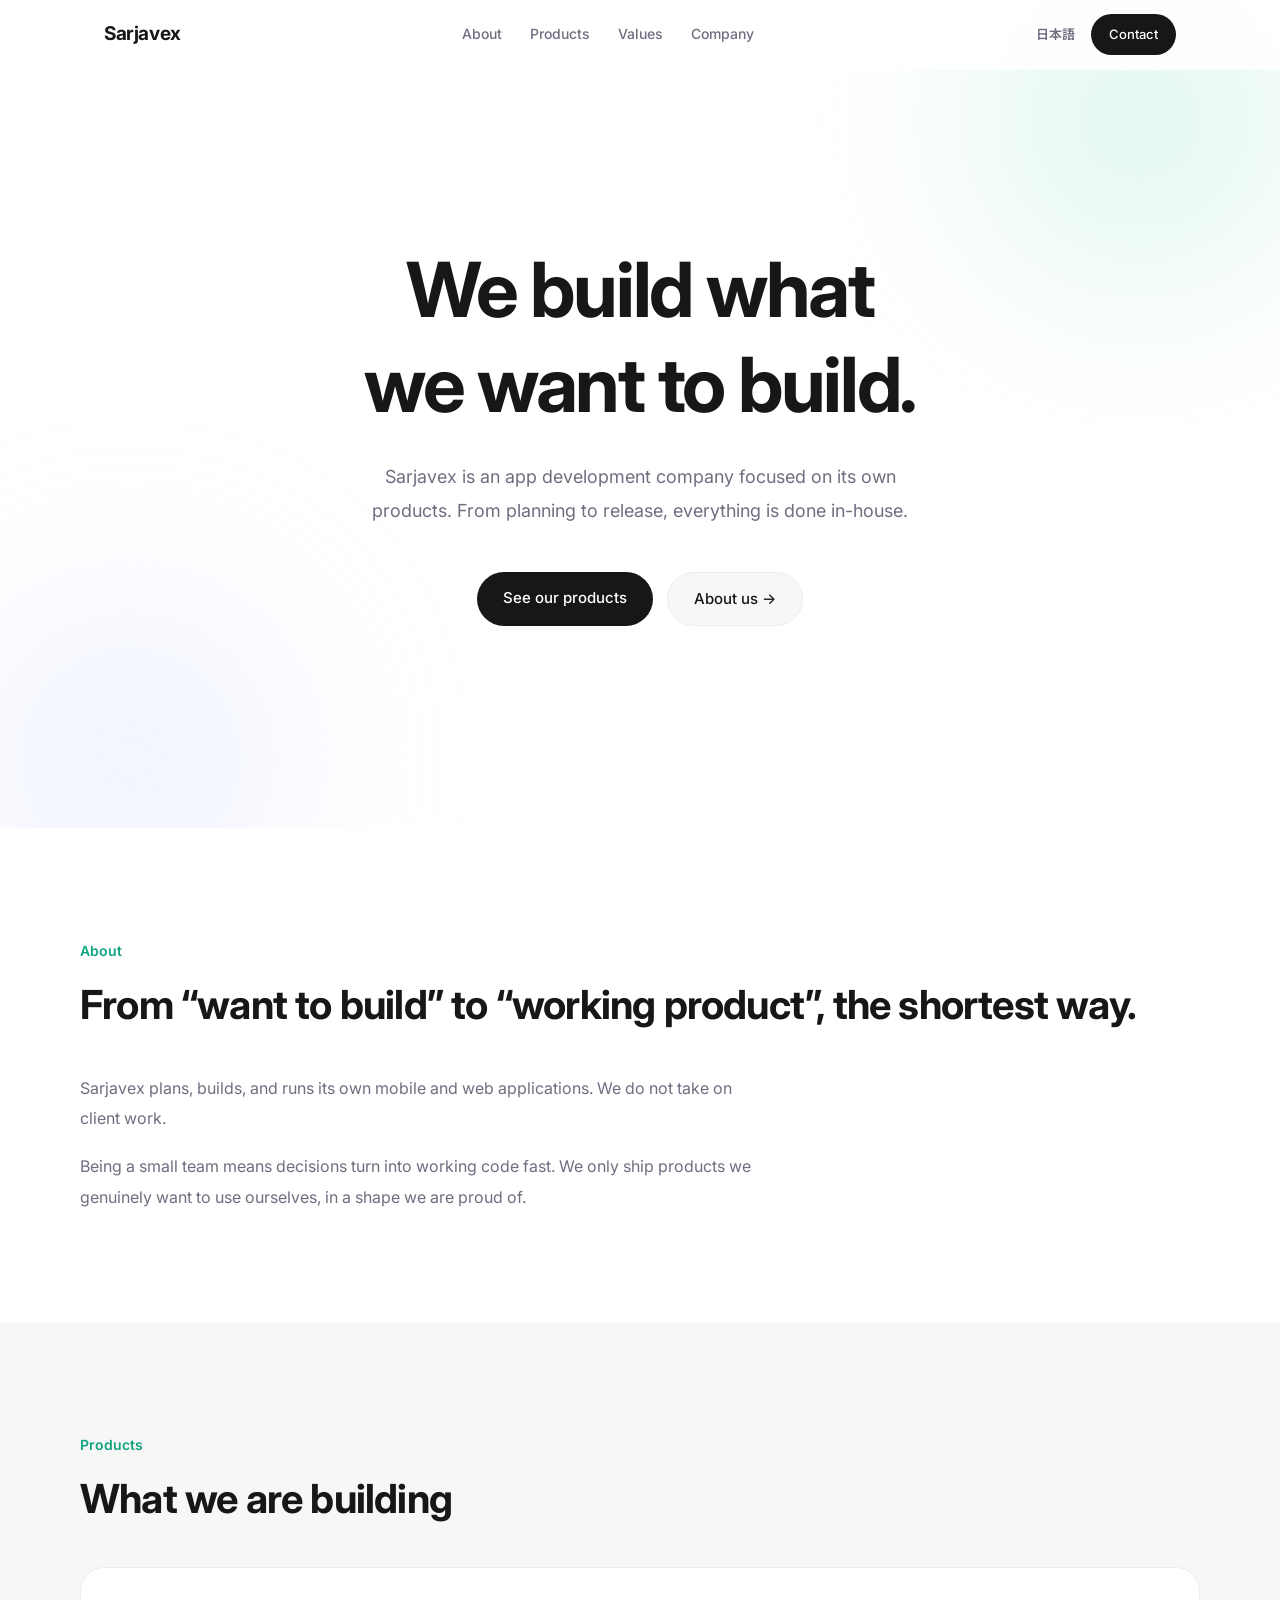
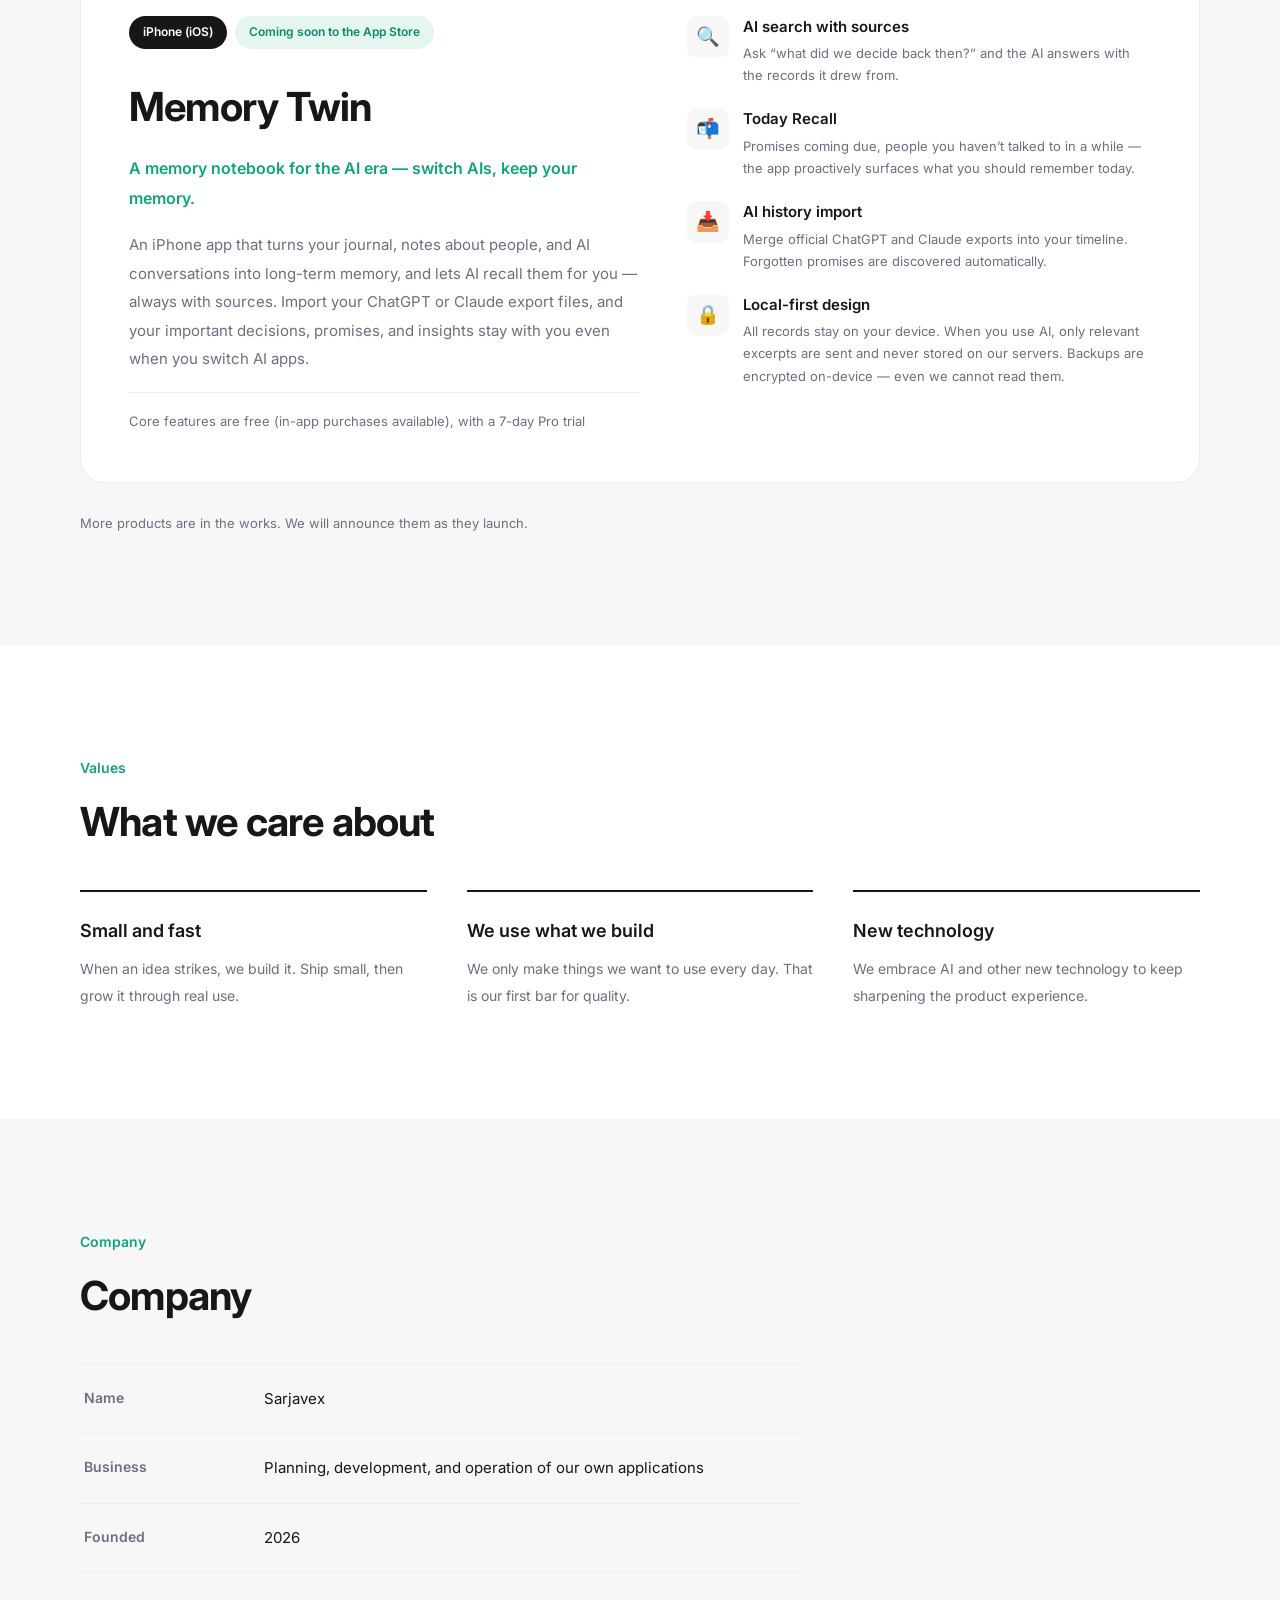
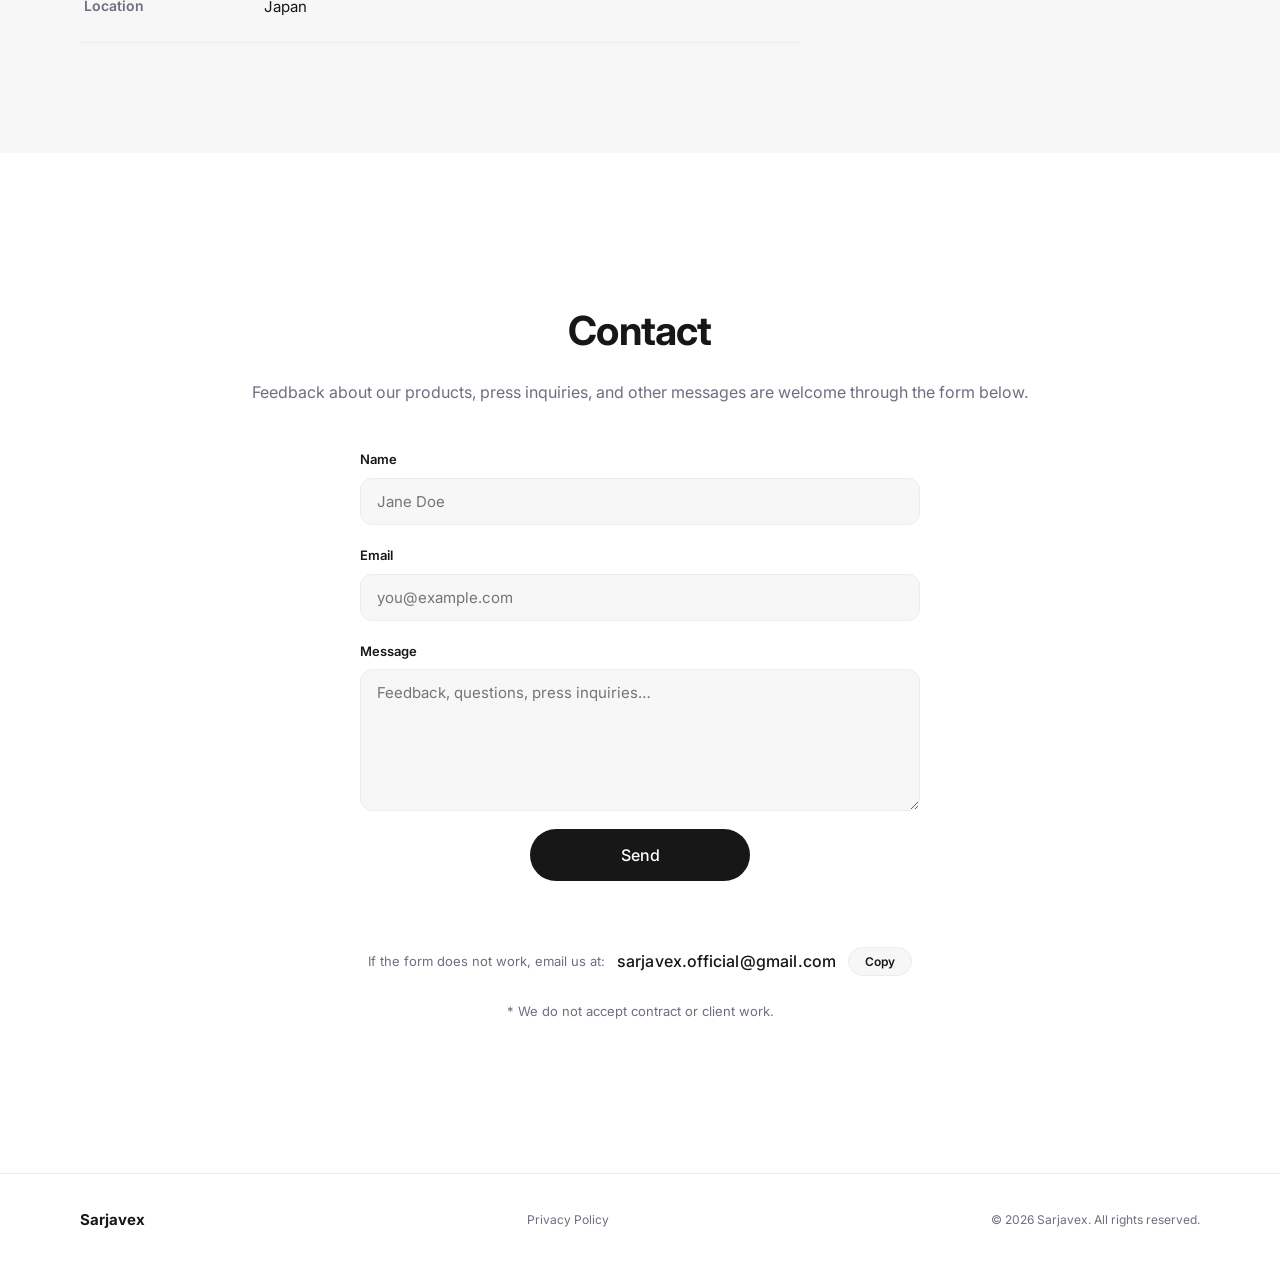
==== en.html @ 9be5ed03 "サイト改善一式: 英語版ページ・AI送信の透明性追記・SEO/共有整備 - en.html: トップページの完全英語版(ヘッダーで日英切替) - main.js: UI文言をdata属性で差し替え可能" ====
<!DOCTYPE html>
<html lang="en">
<head>
  <meta charset="UTF-8">
  <meta name="viewport" content="width=device-width, initial-scale=1.0">
  <title>Sarjavex — An app company that builds its own products</title>
  <meta name="description" content="Sarjavex is an app development company focused on planning, building, and running its own products. We do not take client work.">
  <!-- OGP: link previews on social media -->
  <meta property="og:type" content="website">
  <meta property="og:site_name" content="Sarjavex">
  <meta property="og:title" content="Sarjavex — An app company that builds its own products">
  <meta property="og:description" content="An app development company focused on its own products. First up: Memory Twin, a memory notebook for the AI era.">
  <meta property="og:url" content="https://sarjavexofficial.github.io/en.html">
  <meta property="og:image" content="https://sarjavexofficial.github.io/og-image.png">
  <meta property="og:locale" content="en_US">
  <meta name="twitter:card" content="summary_large_image">
  <link rel="canonical" href="https://sarjavexofficial.github.io/en.html">
  <link rel="alternate" hreflang="ja" href="https://sarjavexofficial.github.io/">
  <link rel="alternate" hreflang="en" href="https://sarjavexofficial.github.io/en.html">
  <link rel="alternate" hreflang="x-default" href="https://sarjavexofficial.github.io/">
  <script type="application/ld+json">
  {"@context":"https://schema.org","@type":"Organization","name":"Sarjavex","url":"https://sarjavexofficial.github.io/","logo":"https://sarjavexofficial.github.io/og-image.png","email":"sarjavex.official@gmail.com","foundingDate":"2026","description":"An app development company focused on planning, building, and running its own products."}
  </script>
  <link rel="preconnect" href="https://fonts.googleapis.com">
  <link rel="preconnect" href="https://fonts.gstatic.com" crossorigin>
  <link href="https://fonts.googleapis.com/css2?family=Inter:wght@400;500;600;700&family=Noto+Sans+JP:wght@400;500;600;700&display=swap" rel="stylesheet">
  <link rel="stylesheet" href="css/style.css">
  <link rel="icon" href="data:image/svg+xml,<svg xmlns='http://www.w3.org/2000/svg' viewBox='0 0 100 100'><rect width='100' height='100' rx='22' fill='%230d0f14'/><text x='50' y='72' font-family='Arial,sans-serif' font-size='62' font-weight='700' fill='%23f4f5f7' text-anchor='middle'>S</text></svg>">
</head>
<body
  data-msg-copied="✓ Copied"
  data-msg-copy="Copy"
  data-msg-sending="Sending…"
  data-msg-send="Send"
  data-msg-sent="Sent. Thank you for reaching out."
  data-msg-fail="Something went wrong. Please email us directly at the address below.">

  <header class="site-header" id="site-header">
    <div class="header-inner">
      <a href="#top" class="logo">Sarjavex</a>
      <nav class="nav" id="nav">
        <a href="#about">About</a>
        <a href="#products">Products</a>
        <a href="#values">Values</a>
        <a href="#company">Company</a>
      </nav>
      <div class="header-actions">
        <a href="./" class="lang-link" lang="ja">日本語</a>
        <a href="#contact" class="btn btn-dark btn-sm">Contact</a>
        <button class="nav-toggle" id="nav-toggle" aria-label="Open menu" aria-expanded="false">
          <span></span><span></span>
        </button>
      </div>
    </div>
  </header>

  <main id="top">

    <!-- ============ HERO ============ -->
    <section class="hero">
      <div class="hero-blob hero-blob-a" aria-hidden="true"></div>
      <div class="hero-blob hero-blob-b" aria-hidden="true"></div>
      <div class="hero-inner">
        <h1 class="hero-title reveal">
          We build what<br>we want to build.
        </h1>
        <p class="hero-lead reveal d1">
          Sarjavex is an app development company focused on its own products. From planning to release, everything is done in-house.
        </p>
        <div class="hero-actions reveal d2">
          <a href="#products" class="btn btn-dark">See our products</a>
          <a href="#about" class="btn btn-light">About us <span class="arrow">→</span></a>
        </div>
      </div>
    </section>

    <!-- ============ ABOUT ============ -->
    <section class="section" id="about">
      <div class="container">
        <p class="section-label reveal">About</p>
        <h2 class="section-title reveal">From “want to build” to “working product”, the shortest way.</h2>
        <div class="about-text reveal d1">
          <p>
            Sarjavex plans, builds, and runs its own mobile and web applications. We do not take on client work.
          </p>
          <p>
            Being a small team means decisions turn into working code fast. We only ship products we genuinely want to use ourselves, in a shape we are proud of.
          </p>
        </div>
      </div>
    </section>

    <!-- ============ PRODUCTS ============ -->
    <section class="section section-gray" id="products">
      <div class="container">
        <p class="section-label reveal">Products</p>
        <h2 class="section-title reveal">What we are building</h2>

        <article class="product-feature reveal">
          <div class="product-info">
            <div class="product-badges">
              <span class="badge badge-dark">iPhone (iOS)</span>
              <span class="badge badge-accent">Coming soon to the App Store</span>
            </div>
            <h3 class="product-name">Memory Twin</h3>
            <p class="product-tagline">A memory notebook for the AI era — switch AIs, keep your memory.</p>
            <p class="product-desc">
              An iPhone app that turns your journal, notes about people, and AI conversations into long-term memory, and lets AI recall them for you — always with sources. Import your ChatGPT or Claude export files, and your important decisions, promises, and insights stay with you even when you switch AI apps.
            </p>
            <p class="product-price">Core features are free (in-app purchases available), with a 7-day Pro trial</p>
          </div>
          <ul class="product-points">
            <li>
              <span class="point-icon">🔍</span>
              <div>
                <h4>AI search with sources</h4>
                <p>Ask “what did we decide back then?” and the AI answers with the records it drew from.</p>
              </div>
            </li>
            <li>
              <span class="point-icon">📬</span>
              <div>
                <h4>Today Recall</h4>
                <p>Promises coming due, people you haven’t talked to in a while — the app proactively surfaces what you should remember today.</p>
              </div>
            </li>
            <li>
              <span class="point-icon">📥</span>
              <div>
                <h4>AI history import</h4>
                <p>Merge official ChatGPT and Claude exports into your timeline. Forgotten promises are discovered automatically.</p>
              </div>
            </li>
            <li>
              <span class="point-icon">🔒</span>
              <div>
                <h4>Local-first design</h4>
                <p>All records stay on your device. When you use AI, only relevant excerpts are sent and never stored on our servers. Backups are encrypted on-device — even we cannot read them.</p>
              </div>
            </li>
          </ul>
        </article>

        <p class="products-note reveal">More products are in the works. We will announce them as they launch.</p>
      </div>
    </section>

    <!-- ============ VALUES ============ -->
    <section class="section" id="values">
      <div class="container">
        <p class="section-label reveal">Values</p>
        <h2 class="section-title reveal">What we care about</h2>
        <div class="strengths">
          <div class="strength reveal">
            <h3>Small and fast</h3>
            <p>When an idea strikes, we build it. Ship small, then grow it through real use.</p>
          </div>
          <div class="strength reveal d1">
            <h3>We use what we build</h3>
            <p>We only make things we want to use every day. That is our first bar for quality.</p>
          </div>
          <div class="strength reveal d2">
            <h3>New technology</h3>
            <p>We embrace AI and other new technology to keep sharpening the product experience.</p>
          </div>
        </div>
      </div>
    </section>

    <!-- ============ COMPANY ============ -->
    <section class="section section-gray" id="company">
      <div class="container">
        <p class="section-label reveal">Company</p>
        <h2 class="section-title reveal">Company</h2>
        <dl class="company-table reveal d1">
          <div><dt>Name</dt><dd>Sarjavex</dd></div>
          <div><dt>Business</dt><dd>Planning, development, and operation of our own applications</dd></div>
          <div><dt>Founded</dt><dd>2026</dd></div>
          <div><dt>Location</dt><dd>Japan</dd></div>
        </dl>
      </div>
    </section>

    <!-- ============ CONTACT ============ -->
    <section class="section contact-section" id="contact">
      <div class="container contact-container">
        <h2 class="section-title reveal">Contact</h2>
        <p class="contact-lead reveal d1">
          Feedback about our products, press inquiries, and other messages are welcome through the form below.
        </p>

        <form class="contact-form reveal d2" id="contact-form"
              action="https://formsubmit.co/sarjavex.official@gmail.com" method="POST">
          <input type="hidden" name="_subject" value="Inquiry (Sarjavex website)">
          <input type="text" name="_honey" class="honey" tabindex="-1" autocomplete="off" aria-hidden="true">
          <label>
            <span>Name</span>
            <input type="text" name="name" placeholder="Jane Doe" required>
          </label>
          <label>
            <span>Email</span>
            <input type="email" name="email" placeholder="you@example.com" required>
          </label>
          <label>
            <span>Message</span>
            <textarea name="message" rows="6" placeholder="Feedback, questions, press inquiries…" required></textarea>
          </label>
          <button type="submit" class="btn btn-dark btn-lg" id="form-submit">Send</button>
          <p class="form-status" id="form-status" role="status" aria-live="polite"></p>
        </form>

        <div class="contact-email reveal d2">
          <span class="contact-alt">If the form does not work, email us at:</span>
          <span class="email-text" id="email-text">sarjavex.official@gmail.com</span>
          <button class="copy-btn" id="copy-email" type="button">Copy</button>
        </div>
        <p class="contact-note reveal d2">* We do not accept contract or client work.</p>
      </div>
    </section>

  </main>

  <footer class="site-footer">
    <div class="container footer-inner">
      <span class="footer-logo">Sarjavex</span>
      <a class="footer-link" href="./privacy.html">Privacy Policy</a>
      <small>&copy; 2026 Sarjavex. All rights reserved.</small>
    </div>
  </footer>

  <script src="js/main.js"></script>
</body>
</html>
---- css/style.css ----
/* ============================================================
   Sarjavex — clean minimal corporate site (ChatGPT-inspired)
   ============================================================ */

:root {
  --bg: #ffffff;
  --bg-gray: #f7f7f8;
  --text: #171717;
  --text-dim: #6e6e80;
  --line: #ececf1;
  --accent: #10a37f;
  --radius: 16px;
  --font-body: "Inter", "Noto Sans JP", sans-serif;
}

* { margin: 0; padding: 0; box-sizing: border-box; }

html { scroll-behavior: smooth; }

body {
  background: var(--bg);
  color: var(--text);
  font-family: var(--font-body);
  font-weight: 400;
  line-height: 1.9;
  overflow-x: hidden;
  -webkit-font-smoothing: antialiased;
}

/* ---------- Header ---------- */
.site-header {
  position: fixed;
  top: 0; left: 0; right: 0;
  z-index: 100;
  background: rgba(255, 255, 255, 0.85);
  backdrop-filter: blur(12px);
  border-bottom: 1px solid transparent;
  transition: border-color 0.3s;
}
.site-header.scrolled { border-bottom-color: var(--line); }

.header-inner {
  max-width: 1120px;
  margin: 0 auto;
  padding: 14px 24px;
  display: flex;
  align-items: center;
  justify-content: space-between;
  gap: 24px;
}
.logo {
  font-size: 19px;
  font-weight: 700;
  letter-spacing: -0.02em;
  color: var(--text);
  text-decoration: none;
}
.nav {
  display: flex;
  align-items: center;
  gap: 28px;
}
.nav a {
  color: var(--text-dim);
  text-decoration: none;
  font-size: 14px;
  font-weight: 500;
  transition: color 0.2s;
}
.nav a:hover { color: var(--text); }

.header-actions {
  display: flex;
  align-items: center;
  gap: 12px;
}

.nav-toggle {
  display: none;
  flex-direction: column;
  gap: 6px;
  background: none;
  border: none;
  cursor: pointer;
  padding: 8px;
}
.nav-toggle span {
  width: 20px;
  height: 2px;
  border-radius: 2px;
  background: var(--text);
  transition: transform 0.25s;
}
.nav-toggle.open span:nth-child(1) { transform: translateY(4px) rotate(45deg); }
.nav-toggle.open span:nth-child(2) { transform: translateY(-4px) rotate(-45deg); }

/* ---------- Buttons ---------- */
.btn {
  display: inline-block;
  font-size: 15px;
  font-weight: 500;
  text-decoration: none;
  padding: 12px 26px;
  border-radius: 999px;
  transition: background 0.2s, transform 0.2s, box-shadow 0.2s;
}
.btn-dark {
  background: #171717;
  color: #fff;
}
.btn-dark:hover { background: #3d3d3d; }
.btn-light {
  background: var(--bg-gray);
  color: var(--text);
  border: 1px solid var(--line);
}
.btn-light:hover { background: #ececf1; }
.btn-sm { padding: 8px 18px; font-size: 13px; }
.btn-lg { padding: 16px 40px; font-size: 16px; }
.arrow { display: inline-block; transition: transform 0.2s; }
.btn:hover .arrow { transform: translateX(3px); }

/* ---------- Hero ---------- */
.hero {
  position: relative;
  min-height: 92vh;
  display: flex;
  align-items: center;
  justify-content: center;
  text-align: center;
  padding: 140px 24px 100px;
  overflow: hidden;
}
.hero-inner {
  max-width: 820px;
  position: relative;
  z-index: 1;
}
.hero-title {
  font-size: clamp(42px, 7vw, 76px);
  font-weight: 700;
  letter-spacing: -0.03em;
  line-height: 1.25;
}
.hero-lead {
  margin: 28px auto 0;
  max-width: 560px;
  font-size: clamp(15px, 1.8vw, 18px);
  color: var(--text-dim);
}
.hero-actions {
  margin-top: 44px;
  display: flex;
  gap: 14px;
  justify-content: center;
  flex-wrap: wrap;
}

/* soft gradient blobs */
.hero-blob {
  position: absolute;
  border-radius: 50%;
  filter: blur(90px);
  opacity: 0.5;
  pointer-events: none;
}
.hero-blob-a {
  width: 480px; height: 480px;
  background: radial-gradient(circle, #a8e6d4 0%, transparent 70%);
  top: -120px; right: -100px;
  animation: drift-a 18s ease-in-out infinite alternate;
}
.hero-blob-b {
  width: 420px; height: 420px;
  background: radial-gradient(circle, #cdd8ff 0%, transparent 70%);
  bottom: -140px; left: -80px;
  animation: drift-b 22s ease-in-out infinite alternate;
}
@keyframes drift-a {
  from { transform: translate(0, 0); }
  to   { transform: translate(-60px, 50px); }
}
@keyframes drift-b {
  from { transform: translate(0, 0); }
  to   { transform: translate(70px, -40px); }
}

/* ---------- Sections ---------- */
.section { padding: 110px 24px; }
.section-gray { background: var(--bg-gray); }
.container { max-width: 1120px; margin: 0 auto; }

.section-label {
  font-size: 14px;
  font-weight: 600;
  color: var(--accent);
  margin-bottom: 12px;
}
.section-title {
  font-size: clamp(26px, 3.6vw, 40px);
  font-weight: 700;
  letter-spacing: -0.02em;
  line-height: 1.4;
  margin-bottom: 40px;
}

/* ---------- About ---------- */
.about-text {
  max-width: 680px;
  color: var(--text-dim);
  font-size: 16px;
}
.about-text p + p { margin-top: 18px; }

/* ---------- Cards ---------- */
.cards {
  display: grid;
  grid-template-columns: repeat(3, 1fr);
  gap: 20px;
}
.card {
  background: var(--bg);
  border: 1px solid var(--line);
  border-radius: var(--radius);
  padding: 34px 28px;
  transition: transform 0.25s, box-shadow 0.25s;
}
.card:hover {
  transform: translateY(-4px);
  box-shadow: 0 12px 32px rgba(0, 0, 0, 0.07);
}
.card-icon {
  width: 52px;
  height: 52px;
  border-radius: 12px;
  display: flex;
  align-items: center;
  justify-content: center;
  font-size: 24px;
  margin-bottom: 22px;
}
.icon-teal   { background: #e5f6f1; }
.icon-blue   { background: #e8eeff; }
.icon-purple { background: #f1e9ff; }
.card h3 {
  font-size: 17px;
  font-weight: 600;
  margin-bottom: 10px;
}
.card p { color: var(--text-dim); font-size: 14px; }

/* ---------- Featured product (Memory Twin) ---------- */
.product-feature {
  display: grid;
  grid-template-columns: 1.1fr 1fr;
  gap: 48px;
  background: var(--bg);
  border: 1px solid var(--line);
  border-radius: 24px;
  padding: 48px;
}
.product-badges {
  display: flex;
  gap: 8px;
  flex-wrap: wrap;
  margin-bottom: 20px;
}
.badge {
  display: inline-block;
  font-size: 12px;
  font-weight: 600;
  padding: 5px 14px;
  border-radius: 999px;
}
.badge-dark { background: #171717; color: #fff; }
.badge-accent { background: #e5f6f1; color: #0d8a6a; }
.product-name {
  font-size: clamp(28px, 4vw, 40px);
  font-weight: 700;
  letter-spacing: -0.02em;
  margin-bottom: 8px;
}
.product-tagline {
  font-size: 16px;
  font-weight: 600;
  color: var(--accent);
  margin-bottom: 18px;
}
.product-desc {
  color: var(--text-dim);
  font-size: 15px;
  margin-bottom: 18px;
}
.product-price {
  font-size: 13px;
  color: var(--text-dim);
  border-top: 1px solid var(--line);
  padding-top: 16px;
}
.product-points {
  list-style: none;
  display: flex;
  flex-direction: column;
  gap: 22px;
}
.product-points li {
  display: flex;
  gap: 14px;
  align-items: flex-start;
}
.point-icon {
  flex: none;
  width: 42px;
  height: 42px;
  border-radius: 10px;
  background: var(--bg-gray);
  display: flex;
  align-items: center;
  justify-content: center;
  font-size: 19px;
}
.product-points h4 {
  font-size: 15px;
  font-weight: 600;
  line-height: 1.5;
  margin-bottom: 4px;
}
.product-points p {
  font-size: 13px;
  color: var(--text-dim);
  line-height: 1.7;
}

.products-note {
  margin-top: 28px;
  font-size: 13px;
  color: var(--text-dim);
}

/* ---------- Strengths ---------- */
.strengths {
  display: grid;
  grid-template-columns: repeat(3, 1fr);
  gap: 40px;
}
.strength { border-top: 2px solid var(--text); padding-top: 22px; }
.strength h3 {
  font-size: 18px;
  font-weight: 600;
  margin-bottom: 8px;
}
.strength p { color: var(--text-dim); font-size: 14px; }

/* ---------- Company ---------- */
.company-table {
  max-width: 720px;
  border-top: 1px solid var(--line);
}
.company-table > div {
  display: grid;
  grid-template-columns: 180px 1fr;
  padding: 20px 4px;
  border-bottom: 1px solid var(--line);
}
.company-table dt {
  font-size: 14px;
  font-weight: 600;
  color: var(--text-dim);
}
.company-table dd { font-size: 15px; }

/* ---------- Contact ---------- */
.contact-section { padding: 150px 24px; }
.contact-container { text-align: center; }
.contact-container .section-title { margin-bottom: 18px; }
.contact-lead {
  color: var(--text-dim);
  margin-bottom: 40px;
}
.contact-form {
  max-width: 560px;
  margin: 0 auto;
  display: flex;
  flex-direction: column;
  gap: 18px;
  text-align: left;
}
.contact-form label {
  display: flex;
  flex-direction: column;
  gap: 6px;
}
.contact-form label span {
  font-size: 13px;
  font-weight: 600;
}
.contact-form input,
.contact-form textarea {
  font-family: var(--font-body);
  font-size: 15px;
  color: var(--text);
  background: var(--bg-gray);
  border: 1px solid var(--line);
  border-radius: 12px;
  padding: 13px 16px;
  transition: border-color 0.2s, background 0.2s;
}
.contact-form input:focus,
.contact-form textarea:focus {
  outline: none;
  border-color: #171717;
  background: var(--bg);
}
.contact-form textarea { resize: vertical; min-height: 140px; }
.contact-form .btn {
  border: none;
  cursor: pointer;
  font-family: var(--font-body);
  align-self: center;
  min-width: 220px;
}
.contact-form .btn[disabled] { opacity: 0.6; cursor: default; }
.honey { display: none !important; }
.form-status {
  text-align: center;
  font-size: 14px;
  min-height: 1.5em;
}
.form-status.ok { color: #0d8a6a; }
.form-status.ng { color: #c0392b; }
.contact-alt {
  font-size: 13px;
  color: var(--text-dim);
}

.contact-email {
  margin-top: 26px;
  display: flex;
  align-items: center;
  justify-content: center;
  gap: 12px;
  flex-wrap: wrap;
}
.email-text {
  font-size: 16px;
  font-weight: 500;
  letter-spacing: 0.01em;
  user-select: all;
}
.copy-btn {
  font-family: var(--font-body);
  font-size: 12px;
  font-weight: 600;
  color: var(--text);
  background: var(--bg-gray);
  border: 1px solid var(--line);
  border-radius: 999px;
  padding: 6px 16px;
  cursor: pointer;
  transition: background 0.2s, color 0.2s;
}
.copy-btn:hover { background: #ececf1; }
.copy-btn.copied {
  background: #e5f6f1;
  border-color: #bfe8dc;
  color: #0d8a6a;
}

.contact-note {
  margin-top: 22px;
  font-size: 13px;
  color: var(--text-dim);
}

/* ---------- Footer ---------- */
.site-footer {
  border-top: 1px solid var(--line);
  padding: 32px 24px;
}
.footer-inner {
  display: flex;
  align-items: center;
  justify-content: space-between;
}
.lang-link {
  color: var(--text-dim);
  font-size: 13px;
  font-weight: 600;
  text-decoration: none;
  margin-right: 4px;
}
.lang-link:hover { color: var(--text); }

.footer-logo { font-weight: 700; font-size: 15px; }
.footer-link {
  color: var(--text-dim);
  font-size: 12px;
  text-decoration: none;
}
.footer-link:hover { text-decoration: underline; }
.site-footer small {
  color: var(--text-dim);
  font-size: 12px;
}
@media (max-width: 560px) {
  .footer-inner { flex-direction: column; gap: 8px; }
}

/* ---------- Reveal animation ---------- */
.reveal {
  opacity: 0;
  transform: translateY(22px);
  transition: opacity 0.7s ease, transform 0.7s ease;
}
.reveal.visible { opacity: 1; transform: none; }
.reveal.d1 { transition-delay: 0.1s; }
.reveal.d2 { transition-delay: 0.2s; }

@media (prefers-reduced-motion: reduce) {
  .reveal { opacity: 1; transform: none; transition: none; }
  .hero-blob-a, .hero-blob-b { animation: none; }
  html { scroll-behavior: auto; }
}

/* ---------- Responsive ---------- */
.sp-only { display: none; }

@media (max-width: 860px) {
  .cards, .strengths { grid-template-columns: 1fr; }
  .product-feature { grid-template-columns: 1fr; gap: 32px; padding: 28px 22px; }
  .sp-only { display: inline; }

  .nav {
    position: fixed;
    top: 0; right: 0;
    height: 100vh;
    width: min(78vw, 320px);
    background: var(--bg);
    border-left: 1px solid var(--line);
    flex-direction: column;
    justify-content: center;
    gap: 36px;
    transform: translateX(100%);
    transition: transform 0.3s ease;
    z-index: 105;
  }
  .nav.open { transform: translateX(0); }
  .nav a { font-size: 17px; }
  .nav-toggle { display: flex; z-index: 110; }

  .company-table > div { grid-template-columns: 1fr; gap: 2px; }
  .section { padding: 80px 20px; }
}
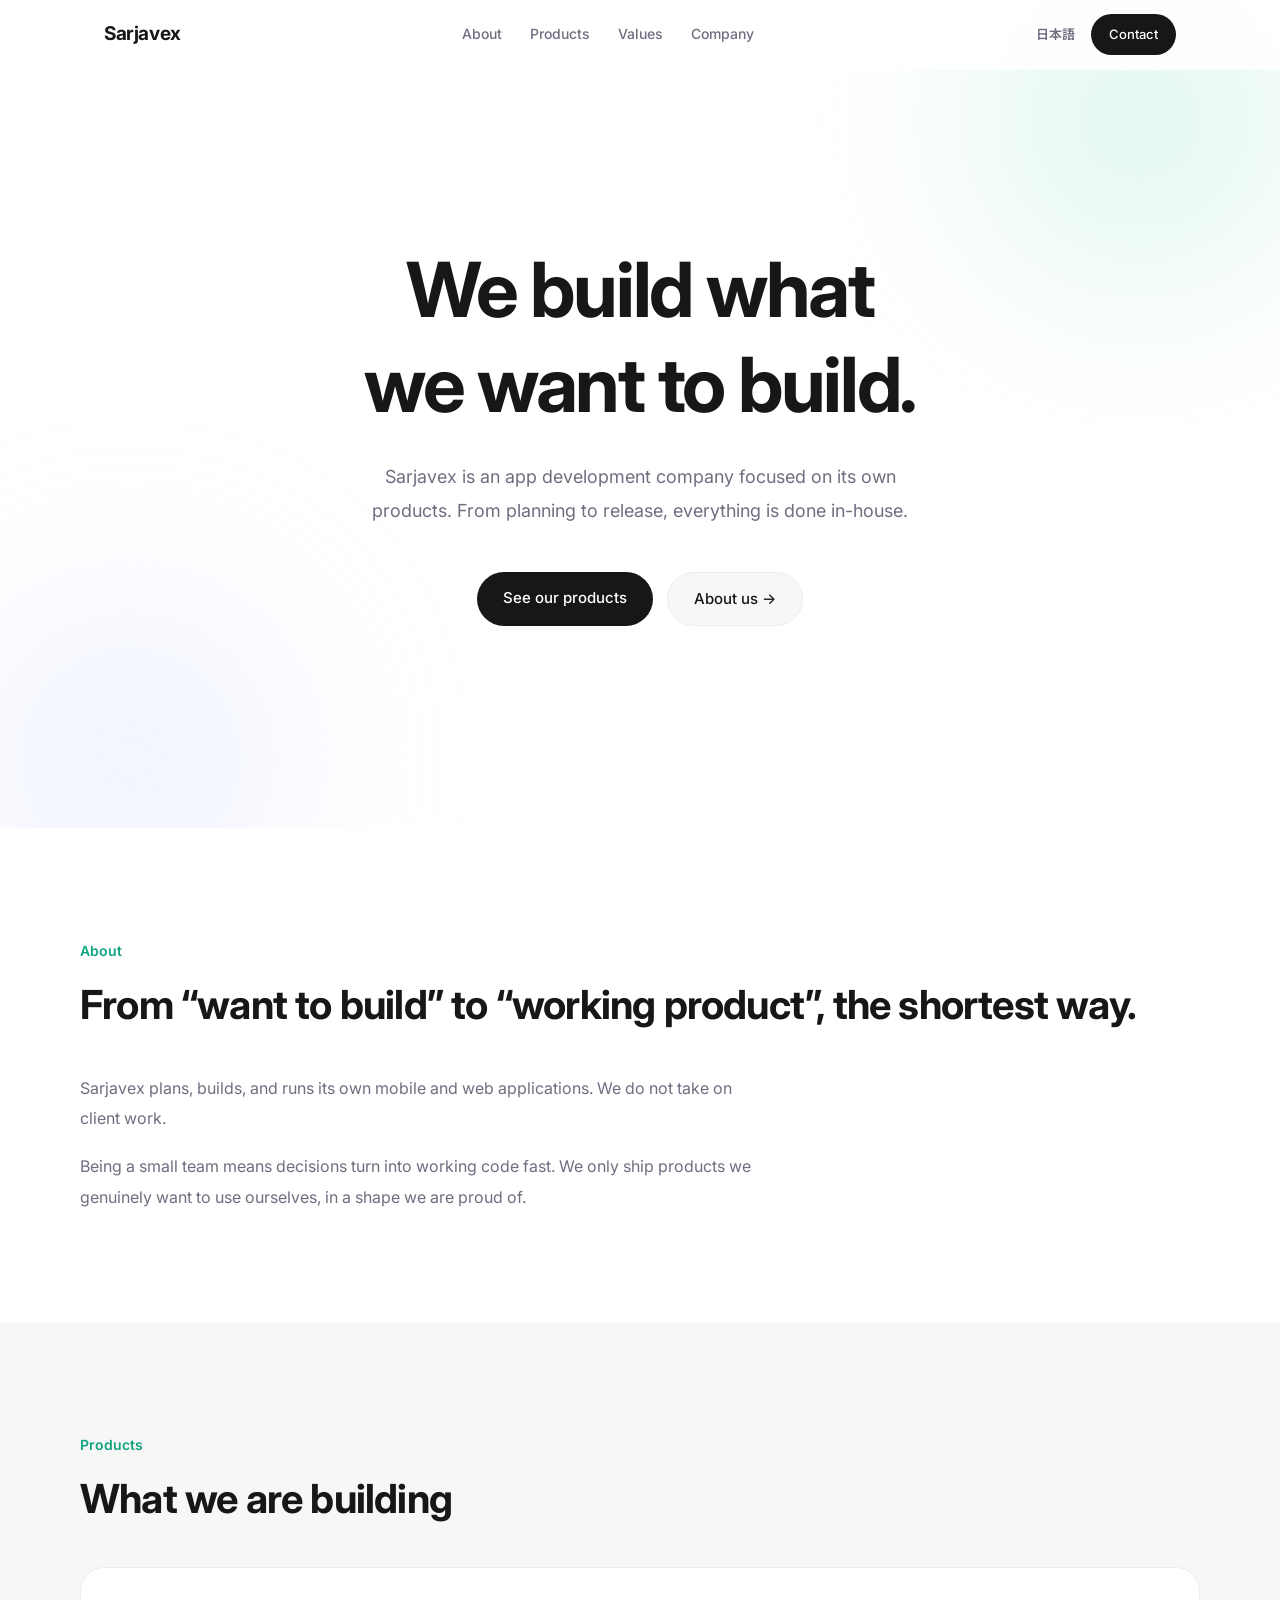
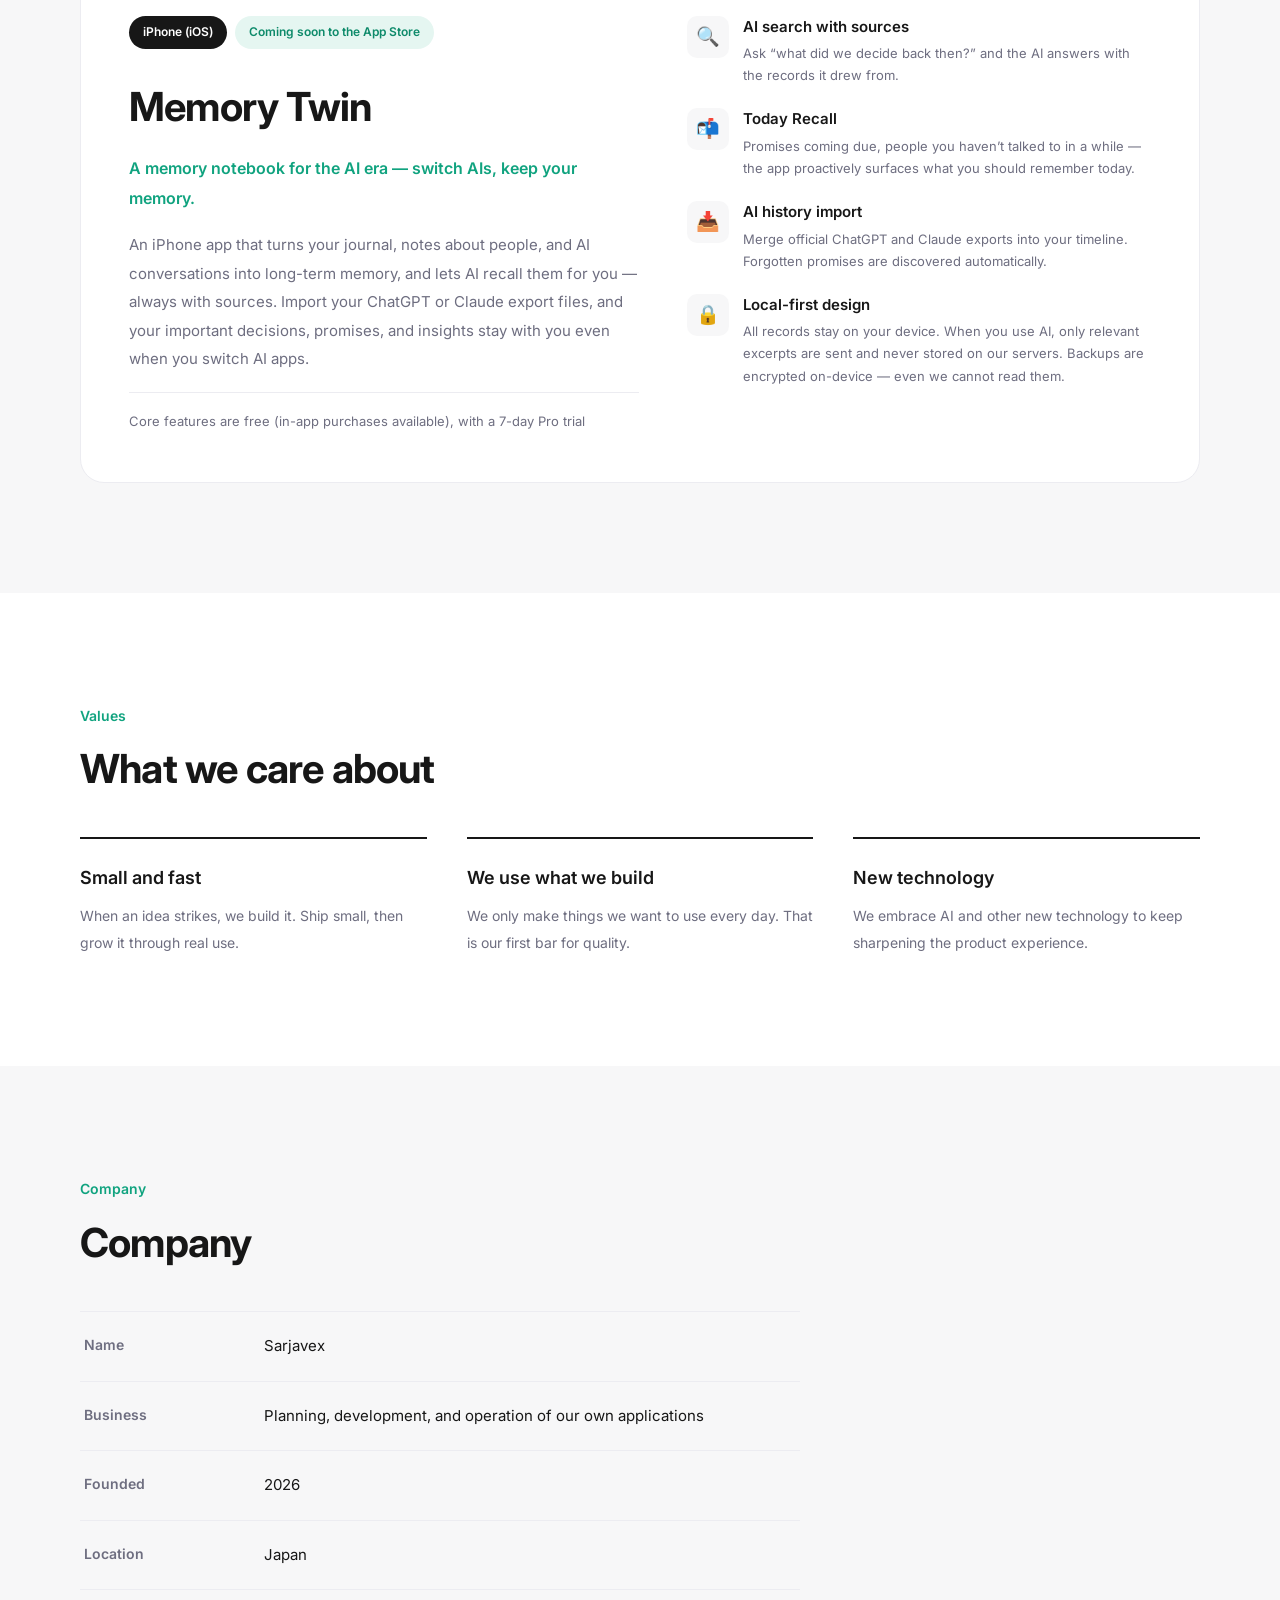
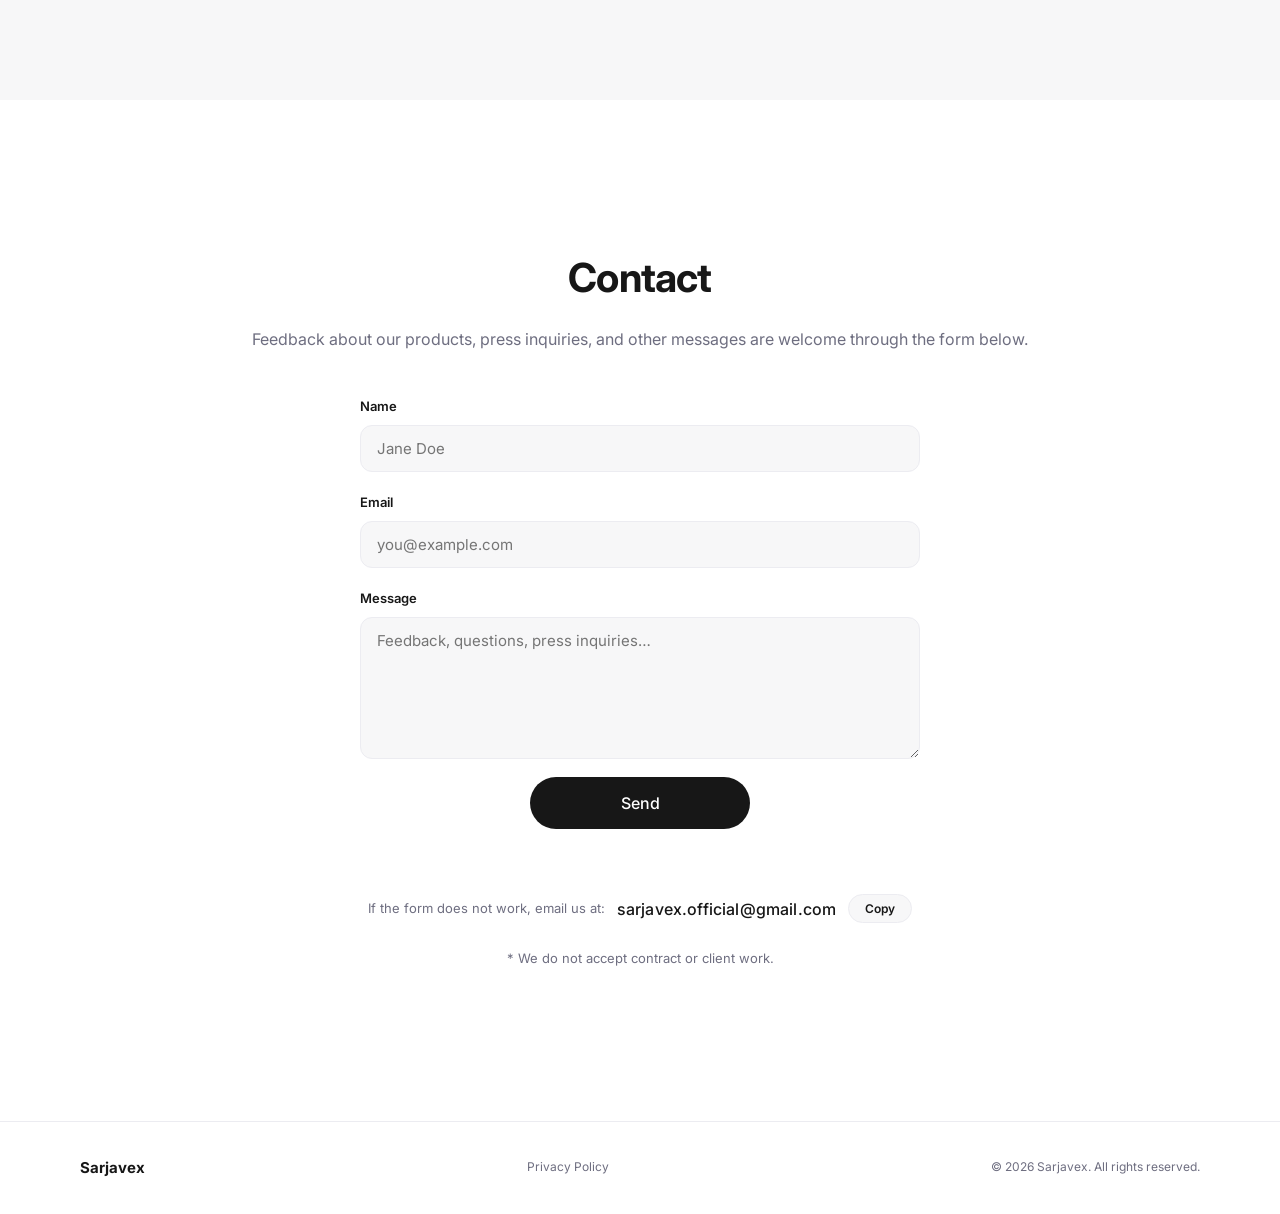
==== commit 1567f5a2: "「新しいプロダクトも準備中」の一文を削除(日英) Co-Authored-By: Claude Fable 5 <noreply@anthropic.com>" ====
--- a/en.html
+++ b/en.html
@@ -140,8 +140,6 @@
             </li>
           </ul>
         </article>
-
-        <p class="products-note reveal">More products are in the works. We will announce them as they launch.</p>
       </div>
     </section>
 
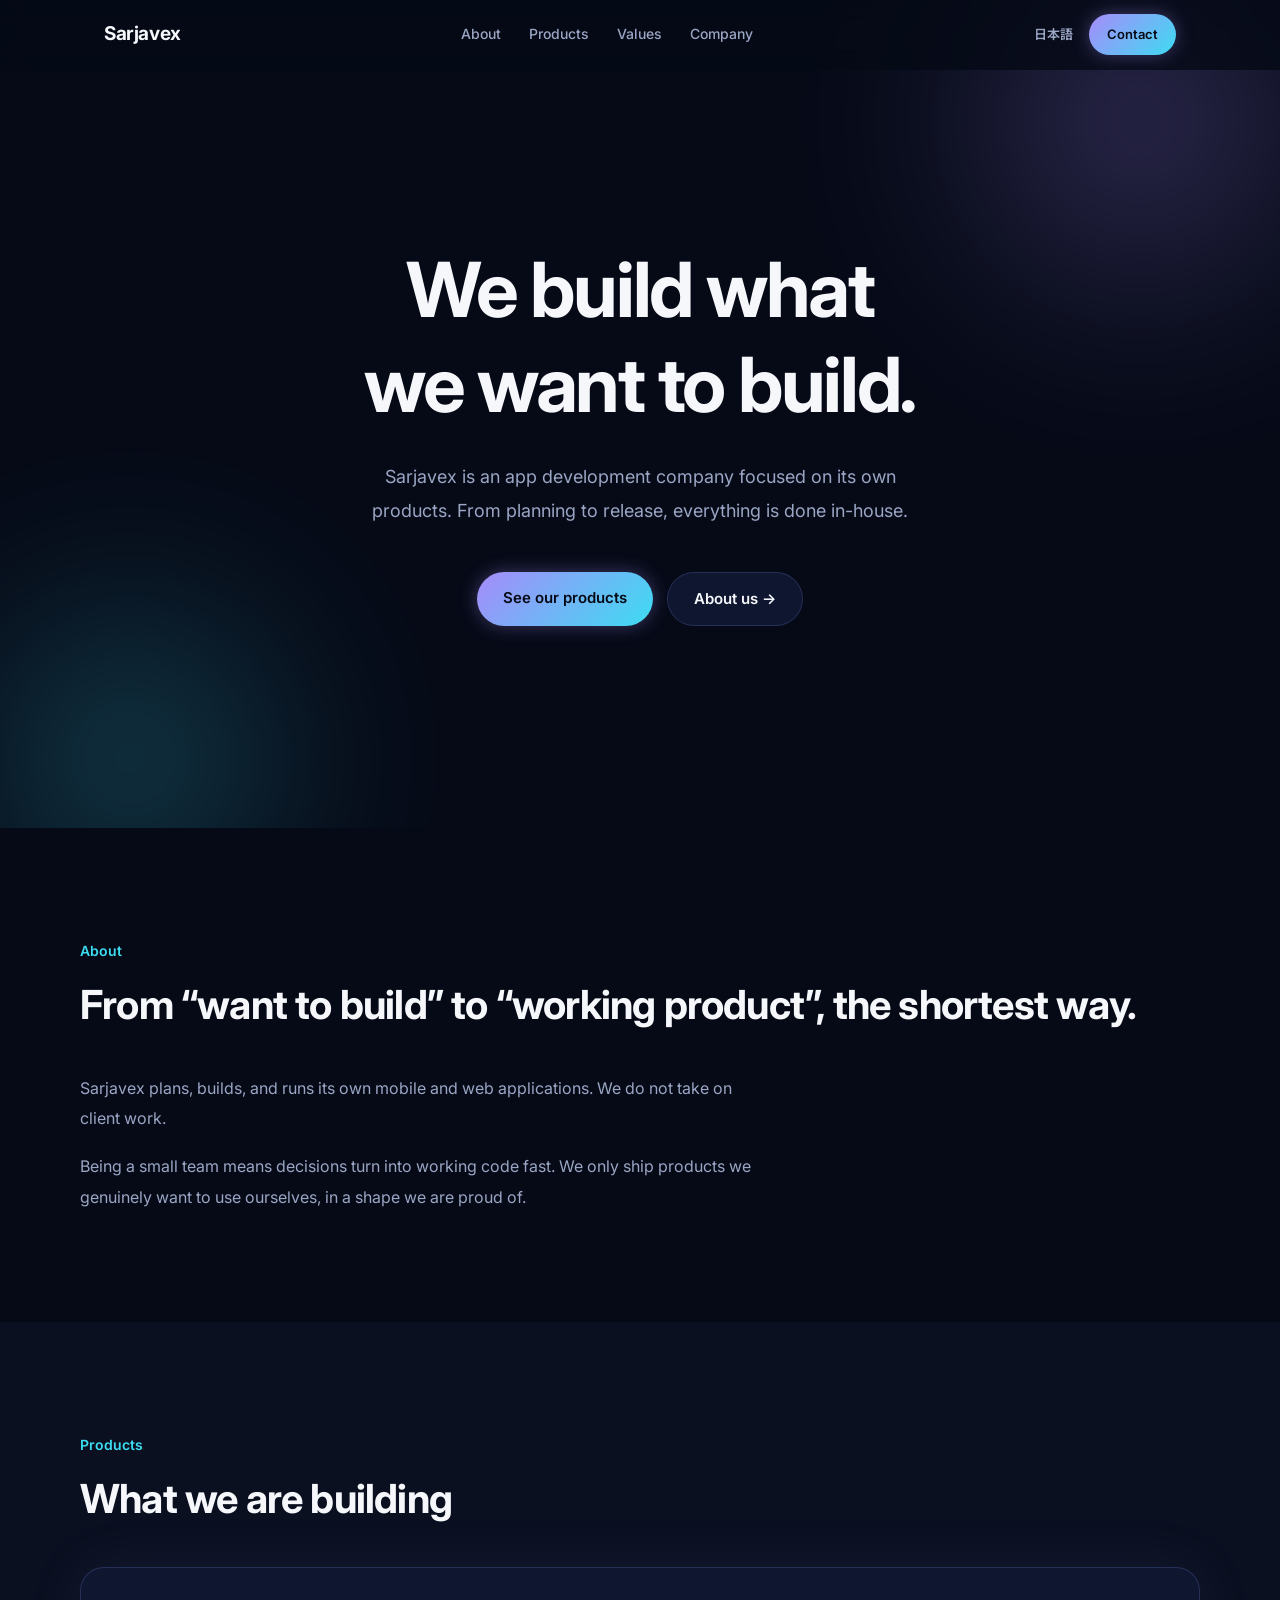
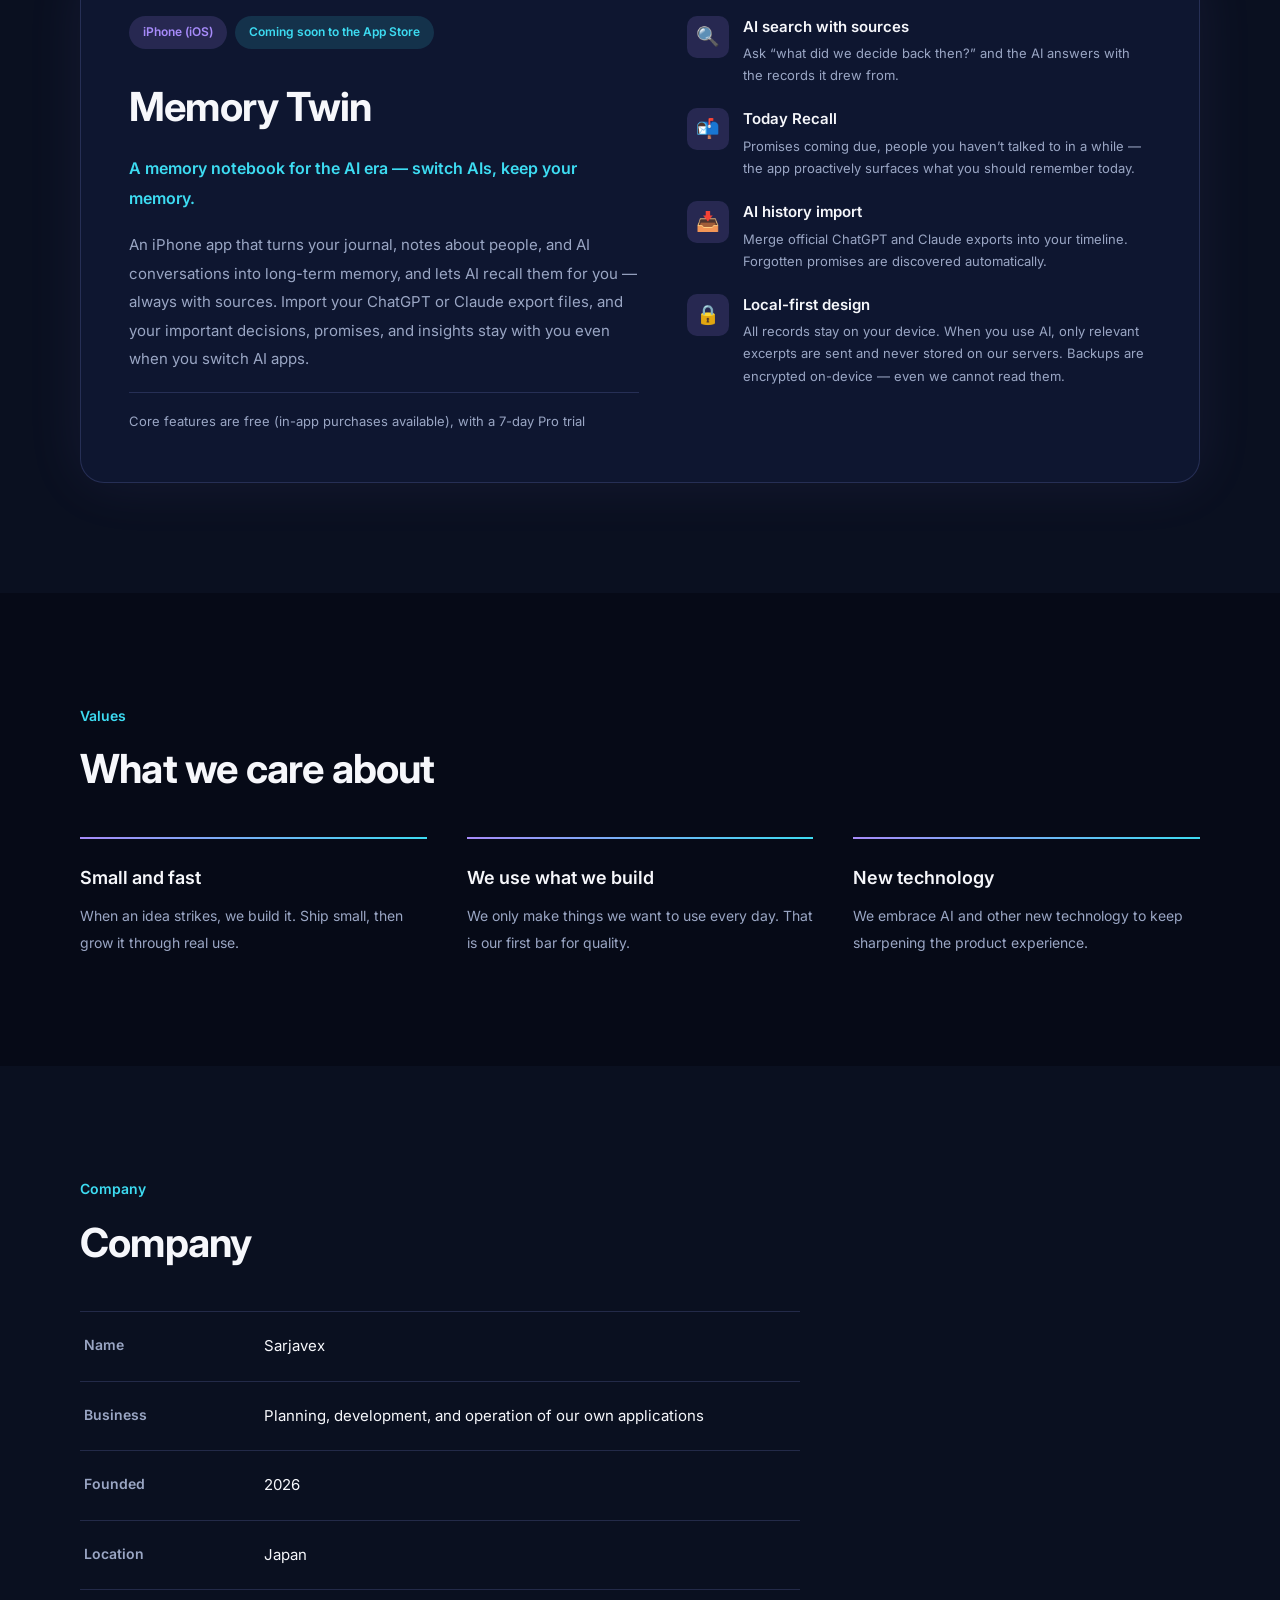
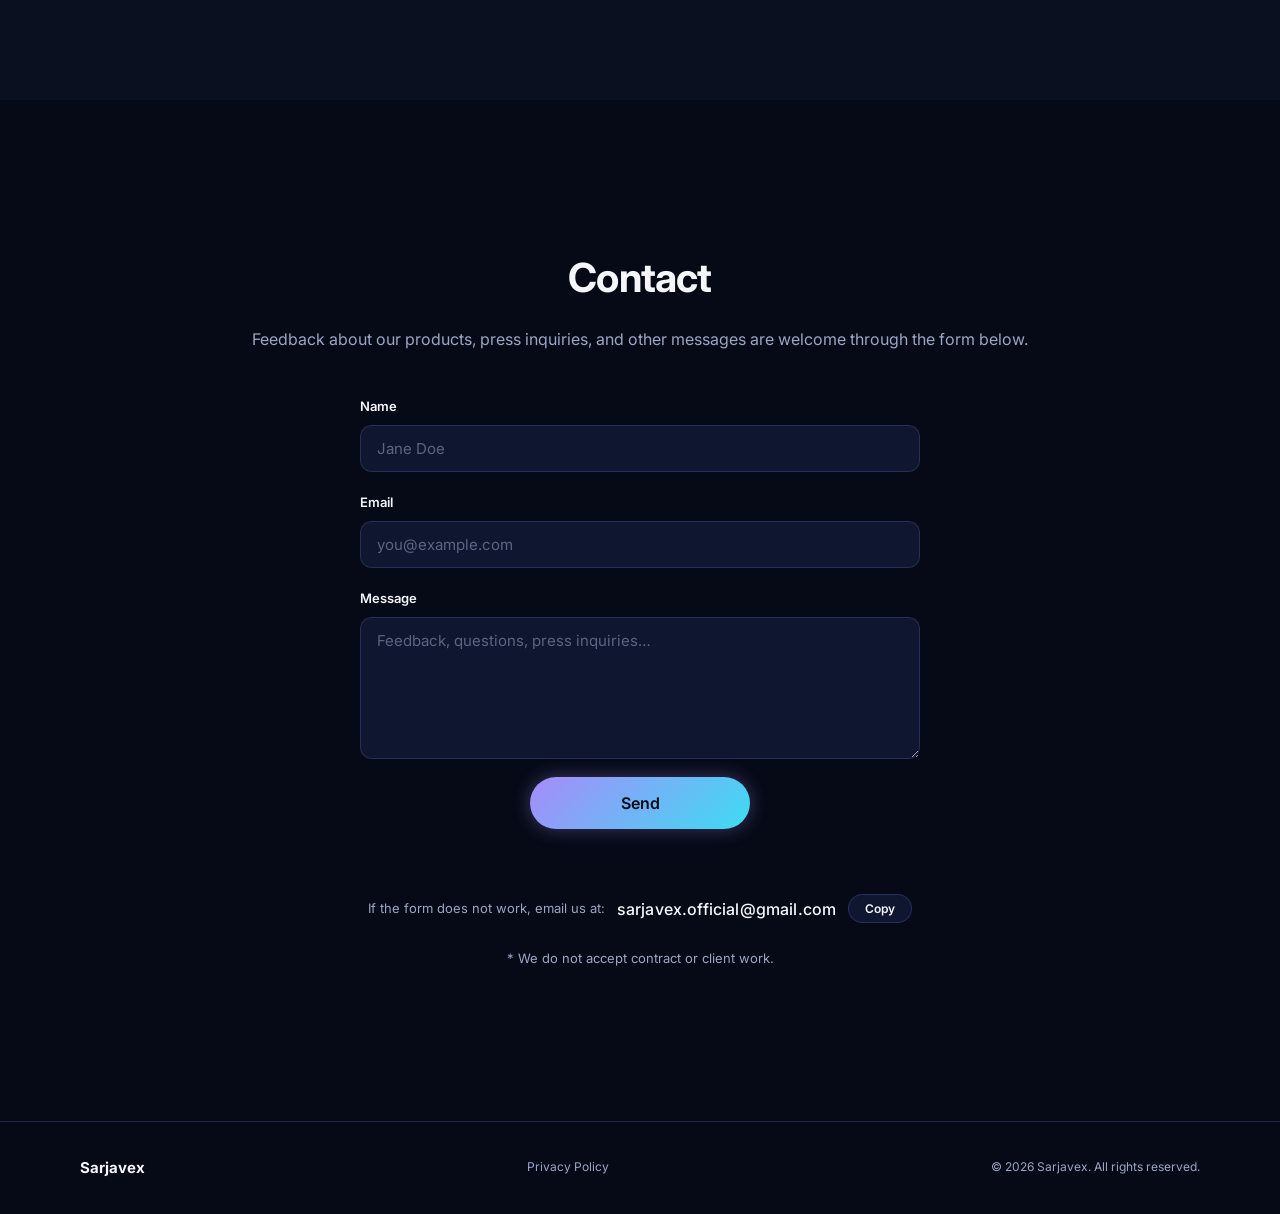
==== commit 03f4b810: "サイトをSarjavexブランドトーンに全面リスキン - Memory Twinアプリと同一の配色体系(宇宙紺#060A17×ネオンパープル#A78BFA/シアン#3DDCF2) - 主ボタンをアプリ" ====
--- a/en.html
+++ b/en.html
@@ -3,6 +3,7 @@
 <head>
   <meta charset="UTF-8">
   <meta name="viewport" content="width=device-width, initial-scale=1.0">
+  <meta name="theme-color" content="#060A17">
   <title>Sarjavex — An app company that builds its own products</title>
   <meta name="description" content="Sarjavex is an app development company focused on planning, building, and running its own products. We do not take client work.">
   <!-- OGP: link previews on social media -->
@@ -25,7 +26,7 @@
   <link rel="preconnect" href="https://fonts.gstatic.com" crossorigin>
   <link href="https://fonts.googleapis.com/css2?family=Inter:wght@400;500;600;700&family=Noto+Sans+JP:wght@400;500;600;700&display=swap" rel="stylesheet">
   <link rel="stylesheet" href="css/style.css">
-  <link rel="icon" href="data:image/svg+xml,<svg xmlns='http://www.w3.org/2000/svg' viewBox='0 0 100 100'><rect width='100' height='100' rx='22' fill='%230d0f14'/><text x='50' y='72' font-family='Arial,sans-serif' font-size='62' font-weight='700' fill='%23f4f5f7' text-anchor='middle'>S</text></svg>">
+  <link rel="icon" href="data:image/svg+xml,<svg xmlns='http://www.w3.org/2000/svg' viewBox='0 0 100 100'><rect width='100' height='100' rx='22' fill='%230E1630'/><text x='50' y='72' font-family='Arial,sans-serif' font-size='62' font-weight='700' fill='%233DDCF2' text-anchor='middle'>S</text></svg>">
 </head>
 <body
   data-msg-copied="✓ Copied"
--- a/css/style.css
+++ b/css/style.css
@@ -1,14 +1,22 @@
 /* ============================================================
-   Sarjavex — clean minimal corporate site (ChatGPT-inspired)
+   Sarjavex — brand site
+   デザインはプロダクト(Memory Twin)と同一トーン:
+   深い宇宙紺 × ネオンの発光(パープル #A78BFA / シアン #3DDCF2)
    ============================================================ */
 
 :root {
-  --bg: #ffffff;
-  --bg-gray: #f7f7f8;
-  --text: #171717;
-  --text-dim: #6e6e80;
-  --line: #ececf1;
-  --accent: #10a37f;
+  --bg: #060a17;
+  --bg-raise: #0a1020;      /* 交互セクションの背景(旧--bg-gray) */
+  --card: #0e1630;
+  --text: #f6f7fb;
+  --text-dim: #9aa6c4;
+  --line: rgba(148, 163, 255, 0.18);
+  --primary: #a78bfa;
+  --primary-soft: rgba(167, 139, 250, 0.16);
+  --accent: #3ddcf2;
+  --accent-soft: rgba(61, 220, 242, 0.14);
+  --success: #3ddc97;
+  --danger: #fb7185;
   --radius: 16px;
   --font-body: "Inter", "Noto Sans JP", sans-serif;
 }
@@ -27,12 +35,14 @@
   -webkit-font-smoothing: antialiased;
 }
 
+::selection { background: var(--primary-soft); }
+
 /* ---------- Header ---------- */
 .site-header {
   position: fixed;
   top: 0; left: 0; right: 0;
   z-index: 100;
-  background: rgba(255, 255, 255, 0.85);
+  background: rgba(6, 10, 23, 0.82);
   backdrop-filter: blur(12px);
   border-bottom: 1px solid transparent;
   transition: border-color 0.3s;
@@ -67,7 +77,7 @@
   font-weight: 500;
   transition: color 0.2s;
 }
-.nav a:hover { color: var(--text); }
+.nav a:hover { color: var(--accent); }
 
 .header-actions {
   display: flex;
@@ -98,23 +108,28 @@
 .btn {
   display: inline-block;
   font-size: 15px;
-  font-weight: 500;
+  font-weight: 600;
   text-decoration: none;
   padding: 12px 26px;
   border-radius: 999px;
-  transition: background 0.2s, transform 0.2s, box-shadow 0.2s;
-}
+  transition: filter 0.2s, transform 0.2s, box-shadow 0.2s, background 0.2s;
+}
+/* 主ボタン: アプリのGradientButtonと同じネオングラデーション */
 .btn-dark {
-  background: #171717;
-  color: #fff;
-}
-.btn-dark:hover { background: #3d3d3d; }
+  background: linear-gradient(135deg, var(--primary), var(--accent));
+  color: #060a17;
+  box-shadow: 0 0 18px rgba(167, 139, 250, 0.35);
+}
+.btn-dark:hover {
+  filter: brightness(1.1);
+  box-shadow: 0 0 26px rgba(61, 220, 242, 0.45);
+}
 .btn-light {
-  background: var(--bg-gray);
+  background: var(--card);
   color: var(--text);
   border: 1px solid var(--line);
 }
-.btn-light:hover { background: #ececf1; }
+.btn-light:hover { border-color: var(--accent); color: var(--accent); }
 .btn-sm { padding: 8px 18px; font-size: 13px; }
 .btn-lg { padding: 16px 40px; font-size: 16px; }
 .arrow { display: inline-block; transition: transform 0.2s; }
@@ -156,23 +171,23 @@
   flex-wrap: wrap;
 }
 
-/* soft gradient blobs */
+/* ネオンの発光ブロブ(パープル×シアン) */
 .hero-blob {
   position: absolute;
   border-radius: 50%;
   filter: blur(90px);
-  opacity: 0.5;
+  opacity: 0.32;
   pointer-events: none;
 }
 .hero-blob-a {
   width: 480px; height: 480px;
-  background: radial-gradient(circle, #a8e6d4 0%, transparent 70%);
+  background: radial-gradient(circle, #a78bfa 0%, transparent 70%);
   top: -120px; right: -100px;
   animation: drift-a 18s ease-in-out infinite alternate;
 }
 .hero-blob-b {
   width: 420px; height: 420px;
-  background: radial-gradient(circle, #cdd8ff 0%, transparent 70%);
+  background: radial-gradient(circle, #3ddcf2 0%, transparent 70%);
   bottom: -140px; left: -80px;
   animation: drift-b 22s ease-in-out infinite alternate;
 }
@@ -187,7 +202,7 @@
 
 /* ---------- Sections ---------- */
 .section { padding: 110px 24px; }
-.section-gray { background: var(--bg-gray); }
+.section-gray { background: var(--bg-raise); }
 .container { max-width: 1120px; margin: 0 auto; }
 
 .section-label {
@@ -219,15 +234,16 @@
   gap: 20px;
 }
 .card {
-  background: var(--bg);
+  background: var(--card);
   border: 1px solid var(--line);
   border-radius: var(--radius);
   padding: 34px 28px;
-  transition: transform 0.25s, box-shadow 0.25s;
+  transition: transform 0.25s, box-shadow 0.25s, border-color 0.25s;
 }
 .card:hover {
   transform: translateY(-4px);
-  box-shadow: 0 12px 32px rgba(0, 0, 0, 0.07);
+  border-color: rgba(167, 139, 250, 0.45);
+  box-shadow: 0 12px 40px rgba(167, 139, 250, 0.14);
 }
 .card-icon {
   width: 52px;
@@ -239,9 +255,9 @@
   font-size: 24px;
   margin-bottom: 22px;
 }
-.icon-teal   { background: #e5f6f1; }
-.icon-blue   { background: #e8eeff; }
-.icon-purple { background: #f1e9ff; }
+.icon-teal   { background: var(--accent-soft); }
+.icon-blue   { background: rgba(96, 165, 250, 0.16); }
+.icon-purple { background: var(--primary-soft); }
 .card h3 {
   font-size: 17px;
   font-weight: 600;
@@ -254,10 +270,11 @@
   display: grid;
   grid-template-columns: 1.1fr 1fr;
   gap: 48px;
-  background: var(--bg);
+  background: var(--card);
   border: 1px solid var(--line);
   border-radius: 24px;
   padding: 48px;
+  box-shadow: 0 0 60px rgba(167, 139, 250, 0.08);
 }
 .product-badges {
   display: flex;
@@ -272,8 +289,8 @@
   padding: 5px 14px;
   border-radius: 999px;
 }
-.badge-dark { background: #171717; color: #fff; }
-.badge-accent { background: #e5f6f1; color: #0d8a6a; }
+.badge-dark { background: var(--primary-soft); color: var(--primary); }
+.badge-accent { background: var(--accent-soft); color: var(--accent); }
 .product-name {
   font-size: clamp(28px, 4vw, 40px);
   font-weight: 700;
@@ -313,7 +330,7 @@
   width: 42px;
   height: 42px;
   border-radius: 10px;
-  background: var(--bg-gray);
+  background: var(--primary-soft);
   display: flex;
   align-items: center;
   justify-content: center;
@@ -343,7 +360,11 @@
   grid-template-columns: repeat(3, 1fr);
   gap: 40px;
 }
-.strength { border-top: 2px solid var(--text); padding-top: 22px; }
+.strength {
+  border-top: 2px solid transparent;
+  border-image: linear-gradient(90deg, var(--primary), var(--accent)) 1;
+  padding-top: 22px;
+}
 .strength h3 {
   font-size: 18px;
   font-weight: 600;
@@ -399,17 +420,19 @@
   font-family: var(--font-body);
   font-size: 15px;
   color: var(--text);
-  background: var(--bg-gray);
+  background: var(--card);
   border: 1px solid var(--line);
   border-radius: 12px;
   padding: 13px 16px;
-  transition: border-color 0.2s, background 0.2s;
-}
+  transition: border-color 0.2s, box-shadow 0.2s;
+}
+.contact-form input::placeholder,
+.contact-form textarea::placeholder { color: rgba(154, 166, 196, 0.55); }
 .contact-form input:focus,
 .contact-form textarea:focus {
   outline: none;
-  border-color: #171717;
-  background: var(--bg);
+  border-color: var(--accent);
+  box-shadow: 0 0 0 3px var(--accent-soft);
 }
 .contact-form textarea { resize: vertical; min-height: 140px; }
 .contact-form .btn {
@@ -426,8 +449,8 @@
   font-size: 14px;
   min-height: 1.5em;
 }
-.form-status.ok { color: #0d8a6a; }
-.form-status.ng { color: #c0392b; }
+.form-status.ok { color: var(--success); }
+.form-status.ng { color: var(--danger); }
 .contact-alt {
   font-size: 13px;
   color: var(--text-dim);
@@ -452,18 +475,18 @@
   font-size: 12px;
   font-weight: 600;
   color: var(--text);
-  background: var(--bg-gray);
+  background: var(--card);
   border: 1px solid var(--line);
   border-radius: 999px;
   padding: 6px 16px;
   cursor: pointer;
-  transition: background 0.2s, color 0.2s;
-}
-.copy-btn:hover { background: #ececf1; }
+  transition: border-color 0.2s, color 0.2s;
+}
+.copy-btn:hover { border-color: var(--accent); color: var(--accent); }
 .copy-btn.copied {
-  background: #e5f6f1;
-  border-color: #bfe8dc;
-  color: #0d8a6a;
+  background: var(--accent-soft);
+  border-color: var(--accent);
+  color: var(--accent);
 }
 
 .contact-note {
@@ -489,7 +512,7 @@
   text-decoration: none;
   margin-right: 4px;
 }
-.lang-link:hover { color: var(--text); }
+.lang-link:hover { color: var(--accent); }
 
 .footer-logo { font-weight: 700; font-size: 15px; }
 .footer-link {
@@ -497,7 +520,7 @@
   font-size: 12px;
   text-decoration: none;
 }
-.footer-link:hover { text-decoration: underline; }
+.footer-link:hover { text-decoration: underline; color: var(--accent); }
 .site-footer small {
   color: var(--text-dim);
   font-size: 12px;
@@ -535,7 +558,7 @@
     top: 0; right: 0;
     height: 100vh;
     width: min(78vw, 320px);
-    background: var(--bg);
+    background: var(--bg-raise);
     border-left: 1px solid var(--line);
     flex-direction: column;
     justify-content: center;
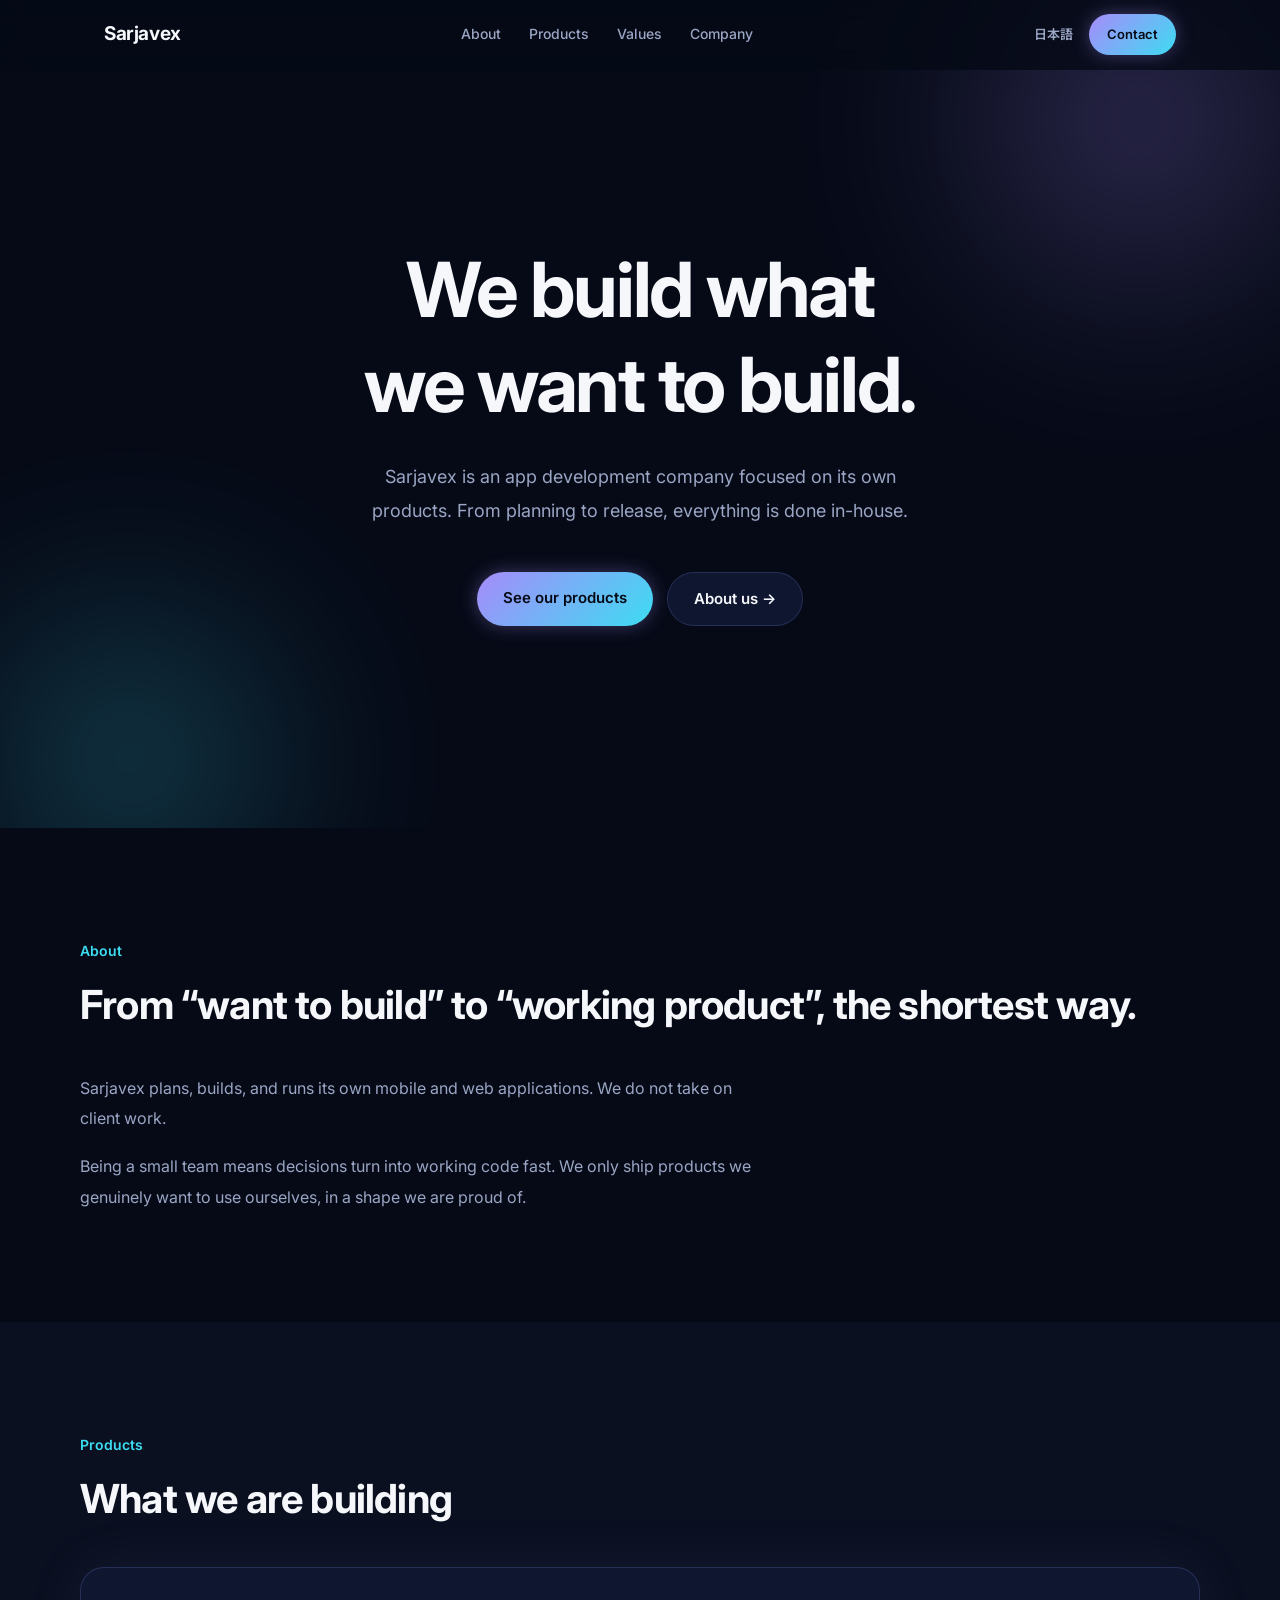
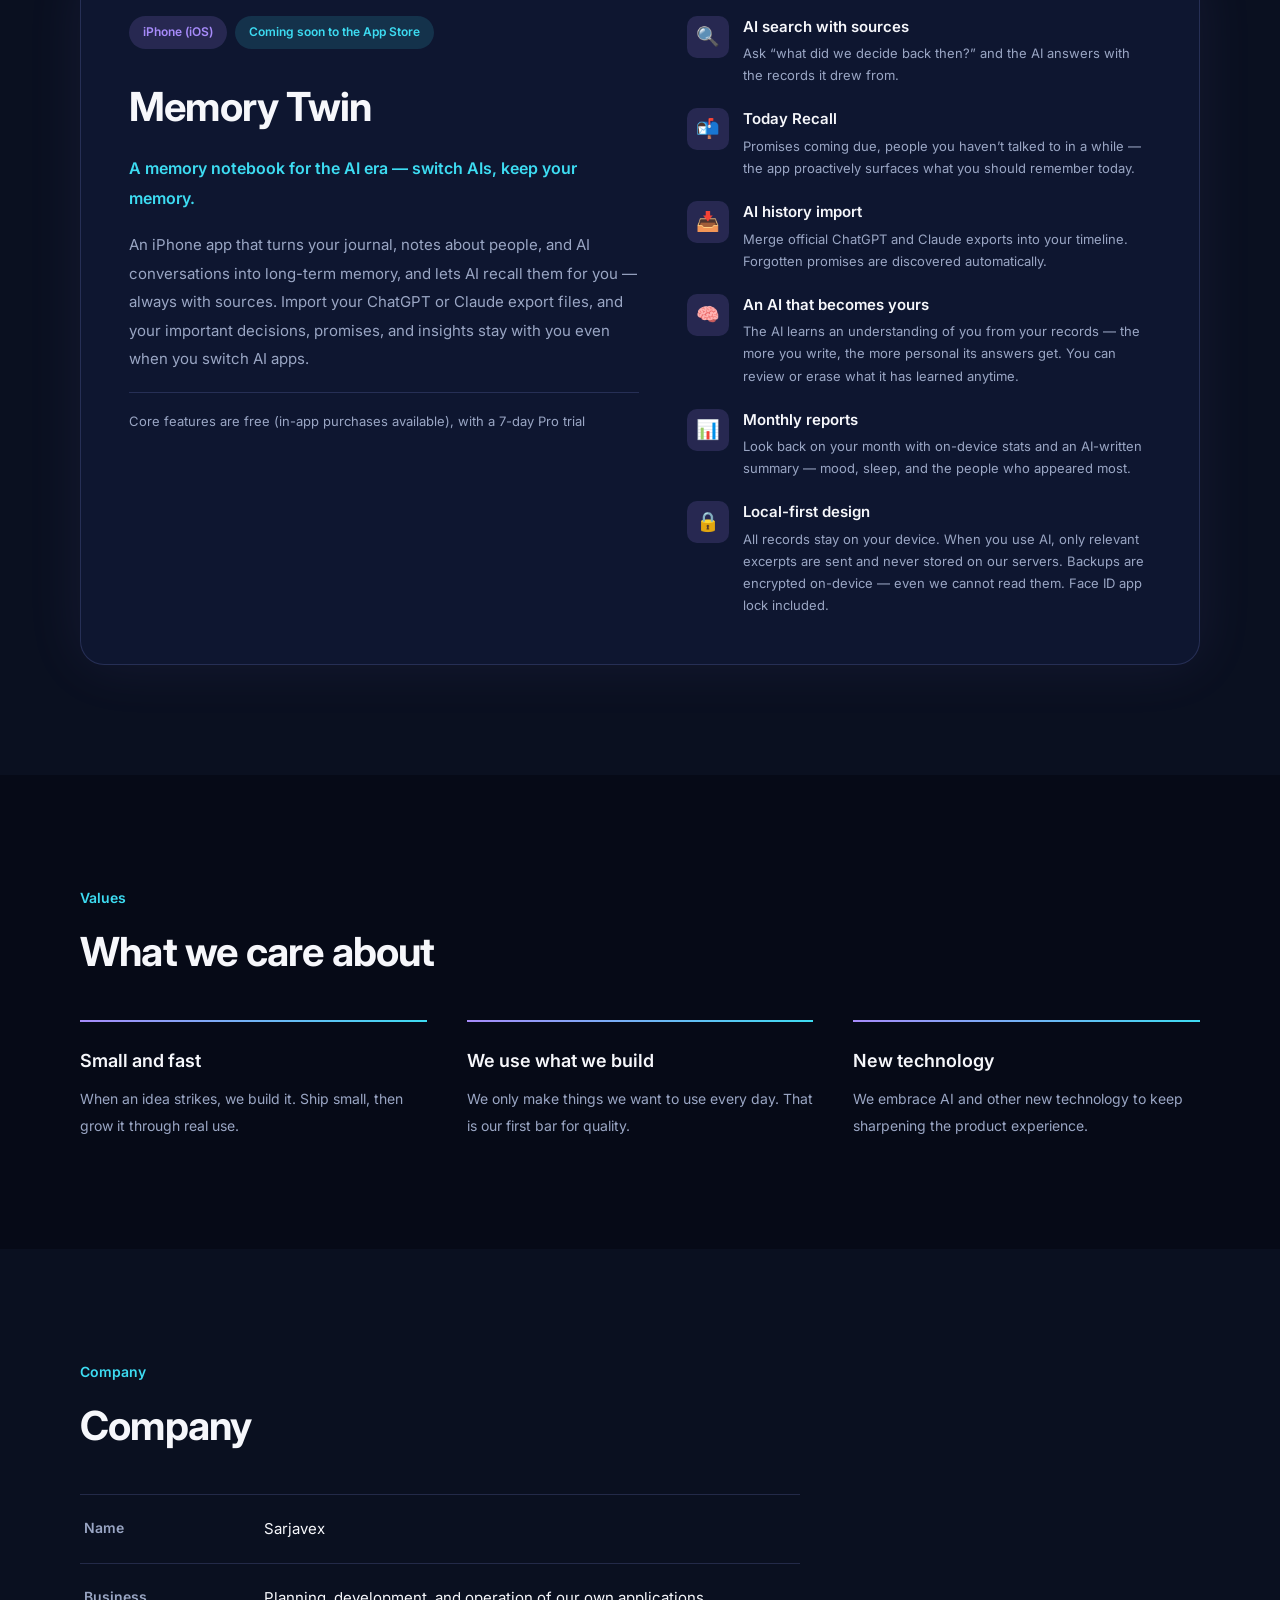
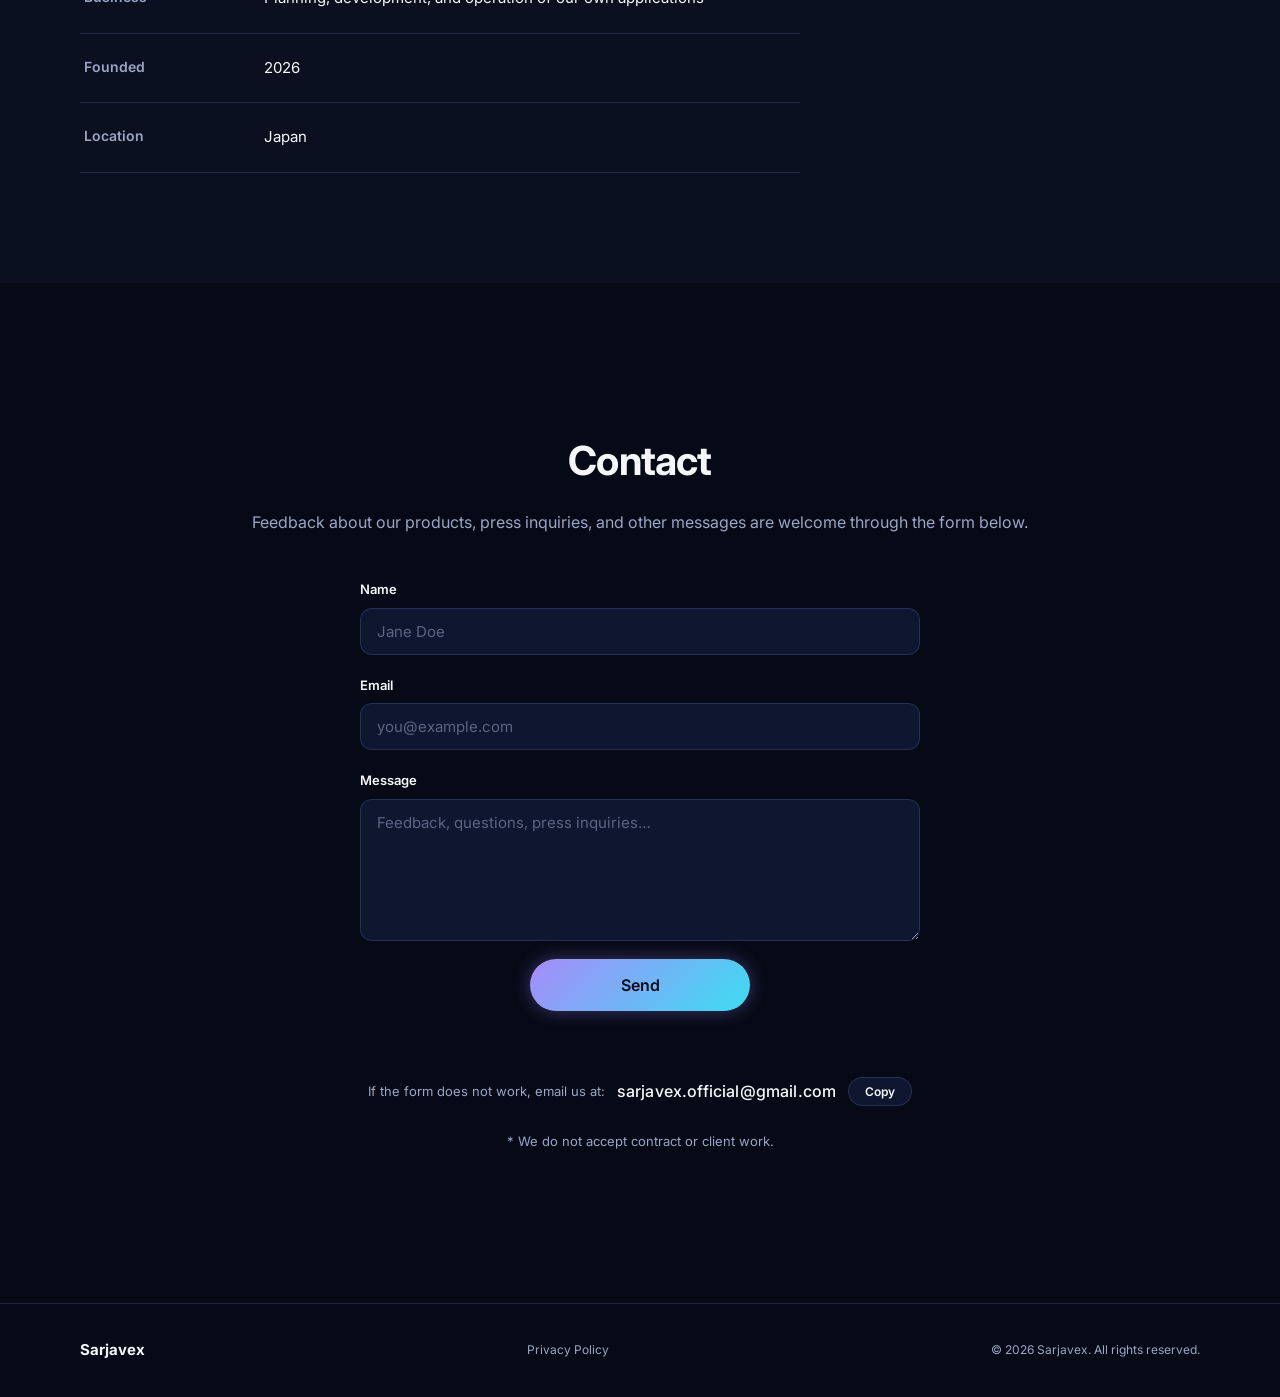
==== commit 4b5b4f11: "Memory Twinセクションを最新機能に更新: 育つAI(理解ノート)・月次レポートを追加、Face IDアプリロックを明記(日英) Co-Authored-By: Claude Fable 5 " ====
--- a/en.html
+++ b/en.html
@@ -133,10 +133,24 @@
               </div>
             </li>
             <li>
+              <span class="point-icon">🧠</span>
+              <div>
+                <h4>An AI that becomes yours</h4>
+                <p>The AI learns an understanding of you from your records — the more you write, the more personal its answers get. You can review or erase what it has learned anytime.</p>
+              </div>
+            </li>
+            <li>
+              <span class="point-icon">📊</span>
+              <div>
+                <h4>Monthly reports</h4>
+                <p>Look back on your month with on-device stats and an AI-written summary — mood, sleep, and the people who appeared most.</p>
+              </div>
+            </li>
+            <li>
               <span class="point-icon">🔒</span>
               <div>
                 <h4>Local-first design</h4>
-                <p>All records stay on your device. When you use AI, only relevant excerpts are sent and never stored on our servers. Backups are encrypted on-device — even we cannot read them.</p>
+                <p>All records stay on your device. When you use AI, only relevant excerpts are sent and never stored on our servers. Backups are encrypted on-device — even we cannot read them. Face ID app lock included.</p>
               </div>
             </li>
           </ul>
